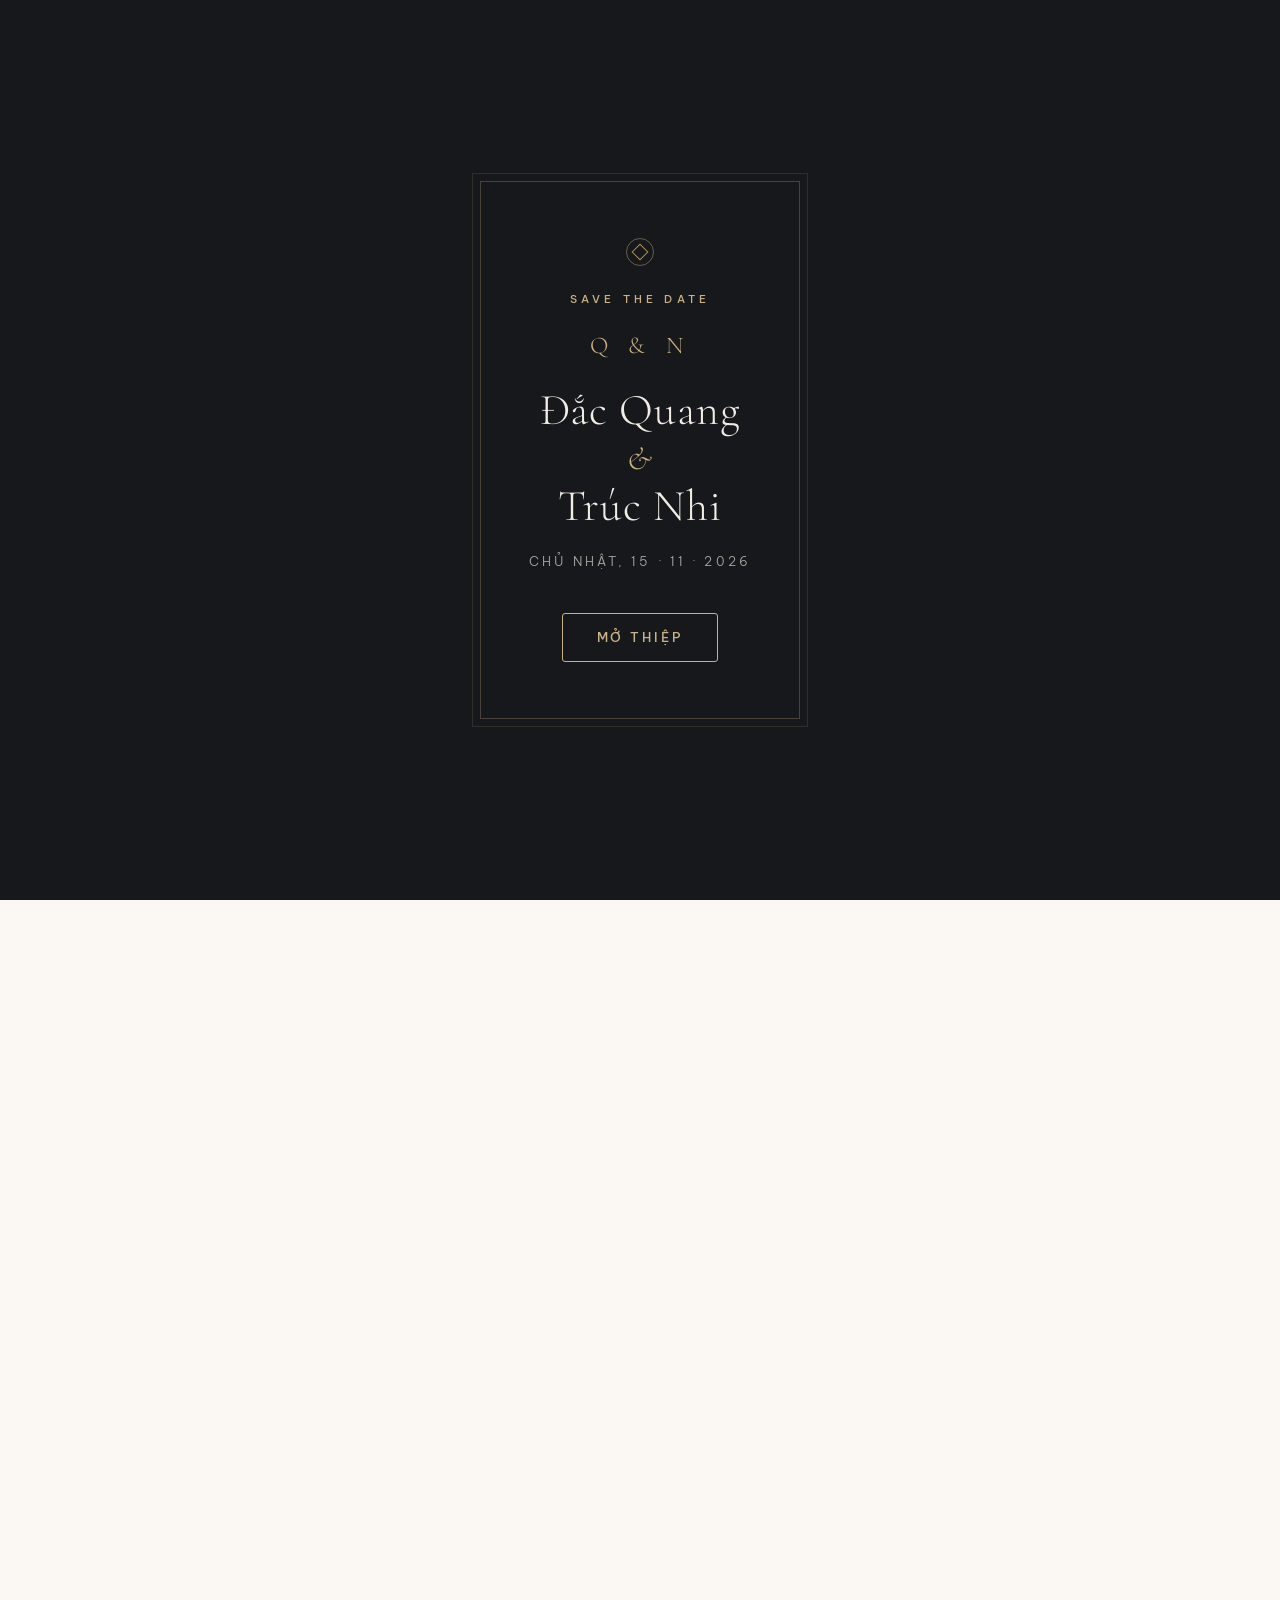
==== index.html @ 2a895d76 "feat: dung thiep cuoi online Dac Quang & Truc Nhi - Cau truc tach file: index.html + tokens.css + st" ====
<!DOCTYPE html>
<html lang="vi">
<head>
<meta charset="utf-8">
<meta name="viewport" content="width=device-width, initial-scale=1, viewport-fit=cover">
<meta name="theme-color" content="#16181C">

<!-- Tiêu đề & ảnh chia sẻ được app.js ghi đè theo CONFIG.site -->
<title>Thiệp mời lễ thành hôn</title>
<meta name="description" content="Thiệp mời lễ thành hôn">
<meta property="og:type" content="website">
<meta property="og:title" content="Thiệp mời lễ thành hôn">
<meta property="og:description" content="Thiệp mời lễ thành hôn">
<meta property="og:image" content="">
<meta property="og:url" content="">
<meta name="twitter:card" content="summary_large_image">

<link rel="icon" href="images/favicon.png">

<!-- Font: Cormorant Garamond (chữ trang trí) + Be Vietnam Pro (chữ đọc)
     Cả hai đều có bộ ký tự tiếng Việt đầy đủ. -->
<link rel="preconnect" href="https://fonts.googleapis.com">
<link rel="preconnect" href="https://fonts.gstatic.com" crossorigin>
<link href="https://fonts.googleapis.com/css2?family=Cormorant+Garamond:ital,wght@0,300;0,400;0,500;0,600;1,300;1,400&family=Be+Vietnam+Pro:wght@300;400;500;600&display=swap" rel="stylesheet">

<link rel="stylesheet" href="assets/css/tokens.css">
<link rel="stylesheet" href="assets/css/styles.css">
</head>

<body>

<!-- ===== MÀN CHÀO: chạm để mở thiệp (đồng thời mở khoá nhạc nền) ===== -->
<div class="envelope" id="envelope" hidden>
  <div class="envelope__inner">
    <div class="ornament ornament--light"></div>
    <p class="eyebrow eyebrow--light" data-bind="hero.eyebrow"></p>
    <p class="envelope__monogram" data-bind="couple.monogram"></p>
    <h1 class="envelope__names">
      <span data-bind="couple.groom.shortName"></span>
      <span class="amp">&amp;</span>
      <span data-bind="couple.bride.shortName"></span>
    </h1>
    <p class="envelope__date" data-bind="hero.dateText"></p>
    <button class="btn btn--gold" id="openCard" type="button">Mở thiệp</button>
  </div>
</div>


<!-- ===== NỘI DUNG THIỆP ===== -->
<main id="card" class="card" aria-hidden="true">

  <!-- 1. Màn mở đầu -------------------------------------------------- -->
  <header class="hero" id="hero">
    <div class="hero__bg" id="heroBg"></div>
    <div class="hero__veil"></div>
    <div class="hero__content">
      <p class="eyebrow eyebrow--light" data-bind="hero.eyebrow"></p>
      <p class="hero__monogram" data-bind="couple.monogram"></p>
      <h1 class="hero__names">
        <span class="hero__name" data-bind="couple.groom.shortName"></span>
        <span class="hero__amp">&amp;</span>
        <span class="hero__name" data-bind="couple.bride.shortName"></span>
      </h1>
      <div class="rule rule--light"><span></span></div>
      <p class="hero__date" data-bind="hero.dateText"></p>
      <p class="hero__lunar" data-bind="hero.lunarText"></p>
    </div>
    <div class="hero__cue"><span data-bind="hero.scrollCue"></span><i></i></div>
  </header>

  <!-- 2. Lời mời ------------------------------------------------------ -->
  <section class="section section--ivory reveal" id="invitation" hidden>
    <div class="wrap wrap--text center">
      <p class="eyebrow" data-bind="invitation.eyebrow"></p>
      <h2 class="h2" data-bind="invitation.title"></h2>
      <div class="rule"><span></span></div>
      <p class="guest-line" id="guestLine" hidden>
        Kính mời <strong id="guestName"></strong>
      </p>
      <p class="lead" data-bind="invitation.body"></p>
    </div>
  </section>

  <!-- 3. Hai họ ------------------------------------------------------- -->
  <section class="section section--tint reveal" id="families">
    <div class="wrap">
      <div class="families" id="familiesGrid"><!-- app.js dựng --></div>
    </div>
  </section>

  <!-- 4. Chương trình -------------------------------------------------- -->
  <section class="section section--ivory reveal" id="events" hidden>
    <div class="wrap center">
      <p class="eyebrow" data-bind="events.eyebrow"></p>
      <h2 class="h2" data-bind="events.title"></h2>
      <div class="rule"><span></span></div>
      <div class="events" id="eventsGrid"><!-- app.js dựng --></div>
    </div>
  </section>

  <!-- 5. Đếm ngược ---------------------------------------------------- -->
  <section class="section section--ink reveal" id="countdown" hidden>
    <div class="wrap center">
      <p class="eyebrow eyebrow--light" data-bind="countdown.title"></p>
      <div class="countdown" id="countdownGrid" role="timer" aria-live="off"></div>
      <p class="countdown__done" id="countdownDone" hidden data-bind="countdown.doneText"></p>
    </div>
  </section>

  <!-- 6. Album -------------------------------------------------------- -->
  <section class="section section--ivory reveal" id="album" hidden>
    <div class="wrap center">
      <p class="eyebrow" data-bind="album.eyebrow"></p>
      <h2 class="h2" data-bind="album.title"></h2>
      <div class="rule"><span></span></div>
      <p class="note" data-bind="album.note"></p>
      <div class="gallery" id="galleryGrid"><!-- app.js dựng --></div>
    </div>
  </section>

  <!-- 7. Xác nhận tham dự --------------------------------------------- -->
  <section class="section section--tint reveal" id="rsvp" hidden>
    <div class="wrap wrap--text center">
      <p class="eyebrow" data-bind="rsvp.eyebrow"></p>
      <h2 class="h2" data-bind="rsvp.title"></h2>
      <div class="rule"><span></span></div>
      <p class="note" data-bind="rsvp.note"></p>

      <form class="form" id="rsvpForm" novalidate>
        <div class="field">
          <label for="rsvpName">Quý danh</label>
          <input id="rsvpName" name="name" type="text" autocomplete="name" required
                 placeholder="Tên của quý vị">
        </div>

        <fieldset class="field">
          <legend>Quý vị có đến dự được không?</legend>
          <div class="choice">
            <label class="choice__item">
              <input type="radio" name="attend" value="Có đến" checked>
              <span>Chúng tôi sẽ đến</span>
            </label>
            <label class="choice__item">
              <input type="radio" name="attend" value="Không đến được">
              <span>Rất tiếc, không đến được</span>
            </label>
          </div>
        </fieldset>

        <div class="field" id="guestsField">
          <label for="rsvpGuests">Số người tham dự</label>
          <input id="rsvpGuests" name="guests" type="number" min="1" max="20" value="1" inputmode="numeric">
        </div>

        <div class="field">
          <label for="rsvpMessage">Lời nhắn (không bắt buộc)</label>
          <textarea id="rsvpMessage" name="message" rows="3"
                    placeholder="Đôi lời gửi tới cô dâu chú rể..."></textarea>
        </div>

        <button class="btn btn--solid" type="submit" id="rsvpSubmit">Gửi xác nhận</button>
        <p class="form__status" id="rsvpStatus" role="status" aria-live="polite"></p>
      </form>
    </div>
  </section>

  <!-- 8. Mừng cưới ---------------------------------------------------- -->
  <section class="section section--ivory reveal" id="gift" hidden>
    <div class="wrap center">
      <p class="eyebrow" data-bind="gift.eyebrow"></p>
      <h2 class="h2" data-bind="gift.title"></h2>
      <div class="rule"><span></span></div>
      <p class="note note--wide" data-bind="gift.note"></p>
      <div class="gift" id="giftGrid"><!-- app.js dựng --></div>
    </div>
  </section>

  <!-- 9. Sổ lưu bút --------------------------------------------------- -->
  <section class="section section--tint reveal" id="guestbook" hidden>
    <div class="wrap wrap--text center">
      <p class="eyebrow" data-bind="guestbook.eyebrow"></p>
      <h2 class="h2" data-bind="guestbook.title"></h2>
      <div class="rule"><span></span></div>
      <p class="note" data-bind="guestbook.note"></p>

      <form class="form" id="wishForm" novalidate>
        <div class="field">
          <label for="wishName">Quý danh</label>
          <input id="wishName" name="name" type="text" autocomplete="name" required
                 placeholder="Tên của quý vị">
        </div>
        <div class="field">
          <label for="wishText">Lời chúc</label>
          <textarea id="wishText" name="message" rows="4" required></textarea>
        </div>
        <button class="btn btn--solid" type="submit" id="wishSubmit">Gửi lời chúc</button>
        <p class="form__status" id="wishStatus" role="status" aria-live="polite"></p>
      </form>
    </div>
  </section>

  <!-- 10. Lời kết ----------------------------------------------------- -->
  <footer class="footer">
    <div class="ornament ornament--light"></div>
    <p class="footer__message" data-bind="footer.message"></p>
    <p class="footer__signature" data-bind="footer.signature"></p>
    <p class="footer__date" data-bind="hero.dateText"></p>
  </footer>

</main>


<!-- ===== Nút nhạc nền (góc màn hình) ===== -->
<button class="music" id="musicBtn" type="button" hidden
        aria-label="Bật / tắt nhạc nền" aria-pressed="false">
  <span class="music__icon" aria-hidden="true"><i></i><i></i><i></i></span>
</button>
<audio id="musicEl" loop preload="none"></audio>


<!-- ===== Khung xem ảnh lớn ===== -->
<div class="lightbox" id="lightbox" hidden role="dialog" aria-modal="true" aria-label="Xem ảnh">
  <button class="lightbox__close" id="lbClose" type="button" aria-label="Đóng">&times;</button>
  <button class="lightbox__nav lightbox__nav--prev" id="lbPrev" type="button" aria-label="Ảnh trước">&#8249;</button>
  <img class="lightbox__img" id="lbImg" alt="">
  <button class="lightbox__nav lightbox__nav--next" id="lbNext" type="button" aria-label="Ảnh sau">&#8250;</button>
  <p class="lightbox__count" id="lbCount"></p>
</div>


<script src="assets/js/config.js"></script>
<script src="assets/js/app.js"></script>
</body>
</html>
---- assets/css/tokens.css ----
/* =====================================================================
   tokens.css — BẢNG MÀU / FONT / KHOẢNG CÁCH
   ---------------------------------------------------------------------
   Đây là "hộp sơn" của cả thiệp. Muốn đổi tông màu toàn trang thì
   CHỈ sửa file này, KHÔNG đụng styles.css.
   ===================================================================== */

:root {
  /* ---- Màu nền ---- */
  --c-ivory:      #FBF8F3;   /* nền chính — trắng ngà ấm */
  --c-ivory-2:    #F4EFE6;   /* nền phụ, dải xen kẽ */
  --c-ink:        #16181C;   /* nền tối sang (hero, footer) */
  --c-ink-soft:   #23262C;

  /* ---- Màu chữ ---- */
  --c-text:       #2A2D33;   /* chữ chính trên nền sáng */
  --c-text-soft:  #6B6F78;   /* chữ phụ, mô tả */
  --c-text-on-dark:      #F2EDE4;
  --c-text-on-dark-soft: #A9A6A0;

  /* ---- Nhấn: vàng champagne ---- */
  --c-gold:       #B08D4F;   /* vàng đậm — chữ nhấn, viền */
  --c-gold-soft:  #CBB183;   /* vàng nhạt — đường kẻ mảnh */
  --c-gold-pale:  #EADFC8;   /* vàng rất nhạt — nền badge */

  /* ---- Đường kẻ ---- */
  --c-line:       #E3DCCF;
  --c-line-dark:  #3A3D44;

  /* ---- Trạng thái ---- */
  --c-ok:         #5B7A5B;
  --c-miss:       #A5715E;

  /* ---- Font ----
     Cormorant Garamond + Be Vietnam Pro: CẢ HAI đều có bộ ký tự tiếng Việt
     đầy đủ (ế ề ễ ữ ợ). ĐỪNG thay bằng font viết tay kiểu Great Vibes —
     font đó không có subset vietnamese, chữ "Đắc" sẽ vỡ dấu. */
  --f-display: 'Cormorant Garamond', 'Times New Roman', Times, serif;
  --f-body:    'Be Vietnam Pro', -apple-system, BlinkMacSystemFont, 'Segoe UI', Roboto, sans-serif;

  /* ---- Cỡ chữ (tự co theo bề ngang màn hình) ---- */
  --fs-hero:   clamp(2.75rem, 9vw, 5.5rem);
  --fs-h2:     clamp(1.75rem, 4.5vw, 2.75rem);
  --fs-h3:     clamp(1.25rem, 3vw, 1.6rem);
  --fs-body:   clamp(0.95rem, 2.2vw, 1.0625rem);
  --fs-small:  0.8125rem;
  --fs-eyebrow:0.6875rem;

  /* ---- Khoảng cách ---- */
  --sp-1: 0.5rem;
  --sp-2: 1rem;
  --sp-3: 1.5rem;
  --sp-4: 2.5rem;
  --sp-5: 4rem;
  --sp-6: 6rem;
  --sp-section: clamp(4rem, 11vw, 7.5rem);

  /* ---- Bề ngang nội dung ---- */
  --w-text:  40rem;    /* đoạn văn — hẹp cho dễ đọc */
  --w-wide:  68rem;    /* lưới ảnh, thẻ */
  --gutter:  clamp(1.25rem, 5vw, 2.5rem);

  /* ---- Bo góc & đổ bóng ---- */
  --r-sm: 3px;
  --r-md: 6px;
  --shadow-soft:  0 1px 2px rgba(26,22,14,.05), 0 8px 28px rgba(26,22,14,.07);
  --shadow-lift:  0 4px 10px rgba(26,22,14,.08), 0 20px 50px rgba(26,22,14,.12);

  /* ---- Chuyển động ---- */
  --ease: cubic-bezier(.22,.61,.36,1);
  --dur:  .7s;
}
---- assets/css/styles.css ----
/* =====================================================================
   styles.css — GIAO DIỆN
   Màu/font/khoảng cách lấy từ tokens.css. Đổi tông màu thì sửa tokens.css.
   ===================================================================== */

/* ---------- Nền tảng ---------- */
*, *::before, *::after { box-sizing: border-box; }

html { scroll-behavior: smooth; -webkit-text-size-adjust: 100%; }

body {
  margin: 0;
  background: var(--c-ivory);
  color: var(--c-text);
  font-family: var(--f-body);
  font-size: var(--fs-body);
  font-weight: 300;
  line-height: 1.75;
  overflow-x: hidden;
}

img { max-width: 100%; display: block; }

/* BẮT BUỘC phải có: các khối bên dưới đặt display:grid/flex, mà luật đó
   MẠNH HƠN thuộc tính hidden của HTML. Thiếu dòng này thì khung xem ảnh lớn
   sẽ đè lên cả trang, và mục nào để show:false vẫn cứ hiện ra. */
[hidden] { display: none !important; }

button { font: inherit; cursor: pointer; }

/* Khoá cuộn khi màn chào còn mở / đang xem ảnh lớn */
body.is-locked { overflow: hidden; }


/* =====================================================================
   THÀNH PHẦN DÙNG CHUNG
   ===================================================================== */

.wrap {
  width: 100%;
  max-width: var(--w-wide);
  margin-inline: auto;
  padding-inline: var(--gutter);
}
.wrap--text { max-width: var(--w-text); }
.center { text-align: center; }

.section { padding-block: var(--sp-section); }
.section--ivory { background: var(--c-ivory); }
.section--tint  { background: var(--c-ivory-2); }
.section--ink   { background: var(--c-ink); color: var(--c-text-on-dark); }

/* Dòng chữ nhỏ in hoa phía trên tiêu đề */
.eyebrow {
  margin: 0 0 var(--sp-2);
  font-size: var(--fs-eyebrow);
  font-weight: 500;
  letter-spacing: .38em;
  text-transform: uppercase;
  color: var(--c-gold);
}
.eyebrow--light { color: var(--c-gold-soft); }

.h2 {
  margin: 0;
  font-family: var(--f-display);
  font-size: var(--fs-h2);
  font-weight: 400;
  line-height: 1.15;
  letter-spacing: .01em;
}

.lead {
  margin: 0;
  font-family: var(--f-display);
  font-size: clamp(1.0625rem, 2.6vw, 1.375rem);
  font-style: italic;
  font-weight: 300;
  line-height: 1.85;
  color: var(--c-text-soft);
}

.note {
  margin: 0 auto var(--sp-4);
  max-width: 34rem;
  font-size: var(--fs-small);
  line-height: 1.8;
  color: var(--c-text-soft);
}
.note--wide { max-width: 42rem; }

/* Đường kẻ mảnh có viên kim cương ở giữa */
.rule {
  display: flex;
  align-items: center;
  justify-content: center;
  gap: var(--sp-2);
  margin-block: var(--sp-3) var(--sp-3);
}
.rule::before, .rule::after {
  content: "";
  width: min(4.5rem, 16vw);
  height: 1px;
  background: linear-gradient(90deg, transparent, var(--c-gold-soft));
}
.rule::after { transform: rotate(180deg); }
.rule span {
  width: 6px; height: 6px;
  border: 1px solid var(--c-gold);
  transform: rotate(45deg);
}
.rule--light::before, .rule--light::after {
  background: linear-gradient(90deg, transparent, rgba(203,177,131,.75));
}
.rule--light span { border-color: var(--c-gold-soft); }

/* Hoa văn nhỏ trang trí */
.ornament {
  width: 28px; height: 28px;
  margin: 0 auto var(--sp-3);
  border: 1px solid var(--c-gold-soft);
  border-radius: 50%;
  position: relative;
}
.ornament::after {
  content: "";
  position: absolute; inset: 7px;
  border: 1px solid var(--c-gold);
  transform: rotate(45deg);
}
.ornament--light { border-color: rgba(203,177,131,.45); }

/* ---------- Nút ---------- */
.btn {
  display: inline-block;
  padding: .95em 2.6em;
  border: 1px solid var(--c-gold);
  border-radius: var(--r-sm);
  background: transparent;
  color: var(--c-gold);
  font-size: var(--fs-small);
  font-weight: 500;
  letter-spacing: .22em;
  text-transform: uppercase;
  text-decoration: none;
  transition: background .35s var(--ease), color .35s var(--ease), transform .25s var(--ease);
}
.btn:hover { background: var(--c-gold); color: var(--c-ivory); }
.btn:active { transform: translateY(1px); }
.btn--gold { border-color: var(--c-gold-soft); color: var(--c-gold-soft); }
.btn--gold:hover { background: var(--c-gold-soft); color: var(--c-ink); }
.btn--solid { background: var(--c-ink); border-color: var(--c-ink); color: var(--c-text-on-dark); }
.btn--solid:hover { background: var(--c-gold); border-color: var(--c-gold); color: #fff; }
.btn[disabled] { opacity: .5; pointer-events: none; }

/* ---------- Hiệu ứng hiện dần khi cuộn tới ---------- */
.reveal > * { opacity: 0; transform: translateY(26px); }
.reveal.is-in > * {
  opacity: 1; transform: none;
  transition: opacity var(--dur) var(--ease), transform var(--dur) var(--ease);
}


/* =====================================================================
   MÀN CHÀO — chạm để mở thiệp
   ===================================================================== */
.envelope {
  position: fixed; inset: 0; z-index: 90;
  display: grid; place-items: center;
  padding: var(--gutter);
  background: var(--c-ink);
  color: var(--c-text-on-dark);
  text-align: center;
  transition: opacity .9s var(--ease), visibility .9s;
}
.envelope.is-open { opacity: 0; visibility: hidden; }

.envelope__inner {
  max-width: 30rem;
  padding: clamp(2rem, 8vw, 3.5rem) clamp(1.5rem, 7vw, 3rem);
  border: 1px solid rgba(203,177,131,.28);
  outline: 1px solid rgba(203,177,131,.14);
  outline-offset: 7px;
}
.envelope__monogram {
  margin: 0 0 var(--sp-2);
  font-family: var(--f-display);
  font-size: 1.5rem;
  letter-spacing: .3em;
  color: var(--c-gold-soft);
}
.envelope__names {
  margin: 0 0 var(--sp-2);
  font-family: var(--f-display);
  font-size: clamp(2rem, 8vw, 2.75rem);
  font-weight: 300;
  line-height: 1.25;
  letter-spacing: .02em;
}
.envelope__names .amp {
  display: block;
  font-style: italic;
  font-size: .75em;
  color: var(--c-gold-soft);
}
.envelope__date {
  margin: 0 0 var(--sp-4);
  font-size: var(--fs-small);
  letter-spacing: .24em;
  text-transform: uppercase;
  color: var(--c-text-on-dark-soft);
}


/* =====================================================================
   MÀN MỞ ĐẦU
   ===================================================================== */
.card { opacity: 0; transition: opacity 1s var(--ease); }
.card.is-shown { opacity: 1; }

.hero {
  position: relative;
  min-height: 100svh;
  display: grid;
  place-items: center;
  padding: var(--sp-6) var(--gutter);
  background: var(--c-ink);
  color: var(--c-text-on-dark);
  text-align: center;
  overflow: hidden;
}
.hero__bg {
  position: absolute; inset: 0;
  background-size: cover;
  background-position: center;
  transform: scale(1.06);
  animation: heroDrift 24s var(--ease) forwards;
}
@keyframes heroDrift { to { transform: scale(1); } }

/* Lớp phủ tối để chữ luôn đọc được dù ảnh nền sáng hay tối */
.hero__veil {
  position: absolute; inset: 0;
  background:
    linear-gradient(180deg, rgba(10,11,14,.55) 0%, rgba(10,11,14,.35) 45%, rgba(10,11,14,.75) 100%);
}

.hero__content {
  position: relative;
  max-width: 38rem;
  padding: clamp(2.5rem, 9vw, 4.5rem) clamp(1.5rem, 7vw, 3.5rem);
  border: 1px solid rgba(203,177,131,.3);
  outline: 1px solid rgba(203,177,131,.15);
  outline-offset: 9px;
  backdrop-filter: blur(1.5px);
}
.hero__monogram {
  margin: 0 0 var(--sp-3);
  font-family: var(--f-display);
  font-size: 1.375rem;
  letter-spacing: .32em;
  color: var(--c-gold-soft);
}
.hero__names {
  margin: 0;
  font-family: var(--f-display);
  font-size: var(--fs-hero);
  font-weight: 300;
  line-height: 1.08;
  letter-spacing: .015em;
}
.hero__amp {
  display: block;
  margin-block: .08em;
  font-size: .42em;
  font-style: italic;
  color: var(--c-gold-soft);
}
.hero__date {
  margin: 0;
  font-size: clamp(.8125rem, 2.4vw, .9375rem);
  font-weight: 400;
  letter-spacing: .26em;
  text-transform: uppercase;
}
.hero__lunar {
  margin: var(--sp-1) 0 0;
  font-family: var(--f-display);
  font-style: italic;
  font-size: .9375rem;
  color: var(--c-text-on-dark-soft);
}

.hero__cue {
  position: absolute;
  bottom: clamp(1.5rem, 5vw, 2.5rem);
  left: 50%; transform: translateX(-50%);
  display: grid; justify-items: center; gap: .6rem;
  font-size: .625rem;
  letter-spacing: .3em;
  text-transform: uppercase;
  color: var(--c-text-on-dark-soft);
}
.hero__cue i {
  width: 1px; height: 38px;
  background: linear-gradient(180deg, var(--c-gold-soft), transparent);
  animation: cueDrop 2.2s var(--ease) infinite;
}
@keyframes cueDrop { 0%,100%{opacity:.35;transform:scaleY(.6)} 50%{opacity:1;transform:scaleY(1)} }


/* =====================================================================
   LỜI MỜI
   ===================================================================== */
.guest-line {
  margin: 0 0 var(--sp-3);
  font-size: var(--fs-small);
  letter-spacing: .1em;
  color: var(--c-text-soft);
}
.guest-line strong {
  display: block;
  margin-top: .35rem;
  font-family: var(--f-display);
  font-size: clamp(1.375rem, 4vw, 1.875rem);
  font-weight: 500;
  letter-spacing: .02em;
  color: var(--c-text);
}


/* =====================================================================
   HAI HỌ
   ===================================================================== */
.families {
  display: grid;
  grid-template-columns: 1fr auto 1fr;
  gap: clamp(1.5rem, 5vw, 3.5rem);
  align-items: start;
  text-align: center;
}
.families__divider {
  align-self: stretch;
  width: 1px;
  background: linear-gradient(180deg, transparent, var(--c-line) 20%, var(--c-line) 80%, transparent);
}
.family__photo {
  width: clamp(7rem, 22vw, 10.5rem);
  aspect-ratio: 1;
  margin: 0 auto var(--sp-3);
  border-radius: 50%;
  object-fit: cover;
  border: 1px solid var(--c-gold-soft);
  padding: 5px;
  background: var(--c-ivory);
}
.family__role {
  margin: 0 0 .35rem;
  font-size: var(--fs-eyebrow);
  letter-spacing: .3em;
  text-transform: uppercase;
  color: var(--c-gold);
}
.family__name {
  margin: 0 0 var(--sp-2);
  font-family: var(--f-display);
  font-size: var(--fs-h3);
  font-weight: 500;
  line-height: 1.3;
}
.family__parents {
  margin: 0;
  font-size: var(--fs-small);
  line-height: 2;
  color: var(--c-text-soft);
}
.family__parents span { display: block; }
.family__address {
  margin: var(--sp-1) 0 0;
  font-size: var(--fs-small);
  font-style: italic;
  color: var(--c-text-soft);
}

@media (max-width: 40rem) {
  .families { grid-template-columns: 1fr; }
  .families__divider {
    width: min(60%, 12rem); height: 1px; justify-self: center;
    background: linear-gradient(90deg, transparent, var(--c-line), transparent);
  }
}


/* =====================================================================
   CHƯƠNG TRÌNH
   ===================================================================== */
.events {
  display: grid;
  grid-template-columns: repeat(auto-fit, minmax(16rem, 1fr));
  gap: clamp(1rem, 3vw, 1.75rem);
  margin-top: var(--sp-4);
  text-align: center;
}
.event {
  display: flex;
  flex-direction: column;
  padding: clamp(1.75rem, 5vw, 2.5rem) clamp(1.25rem, 4vw, 1.75rem);
  background: #fff;
  border: 1px solid var(--c-line);
  border-top: 2px solid var(--c-gold-soft);
  box-shadow: var(--shadow-soft);
  transition: transform .4s var(--ease), box-shadow .4s var(--ease);
}
.event:hover { transform: translateY(-4px); box-shadow: var(--shadow-lift); }

.event__side {
  margin: 0 0 .5rem;
  font-size: var(--fs-eyebrow);
  letter-spacing: .3em;
  text-transform: uppercase;
  color: var(--c-gold);
}
.event__name {
  margin: 0 0 var(--sp-2);
  font-family: var(--f-display);
  font-size: var(--fs-h3);
  font-weight: 500;
}
.event__time {
  margin: 0;
  font-family: var(--f-display);
  font-size: clamp(2rem, 6vw, 2.75rem);
  font-weight: 300;
  line-height: 1;
  color: var(--c-text);
}
.event__date {
  margin: .5rem 0 var(--sp-3);
  font-size: var(--fs-small);
  letter-spacing: .14em;
  color: var(--c-text-soft);
}
.event__venue {
  margin: 0 0 .25rem;
  font-weight: 500;
}
.event__address {
  margin: 0 0 var(--sp-3);
  font-size: var(--fs-small);
  line-height: 1.7;
  color: var(--c-text-soft);
}
.event__map { margin-top: auto; }
.event__map .btn { padding: .7em 1.8em; font-size: .6875rem; }


/* =====================================================================
   ĐẾM NGƯỢC
   ===================================================================== */
.countdown {
  display: grid;
  grid-template-columns: repeat(4, 1fr);
  gap: clamp(.5rem, 3vw, 2rem);
  max-width: 34rem;
  margin: var(--sp-4) auto 0;
}
.cd {
  padding-block: var(--sp-2);
  border-left: 1px solid var(--c-line-dark);
}
.cd:first-child { border-left: 0; }
.cd__num {
  display: block;
  font-family: var(--f-display);
  font-size: clamp(2rem, 8vw, 3.25rem);
  font-weight: 300;
  line-height: 1;
  font-variant-numeric: tabular-nums;
  color: var(--c-gold-soft);
}
.cd__label {
  display: block;
  margin-top: .6rem;
  font-size: .625rem;
  letter-spacing: .26em;
  text-transform: uppercase;
  color: var(--c-text-on-dark-soft);
}
.countdown__done {
  margin: var(--sp-3) 0 0;
  font-family: var(--f-display);
  font-style: italic;
  font-size: var(--fs-h3);
  color: var(--c-gold-soft);
}


/* =====================================================================
   ALBUM
   ===================================================================== */
.gallery {
  display: grid;
  grid-template-columns: repeat(auto-fit, minmax(13rem, 1fr));
  grid-auto-rows: 13rem;
  gap: clamp(.5rem, 1.5vw, .875rem);
  margin-top: var(--sp-3);
}
.photo {
  position: relative;
  overflow: hidden;
  padding: 0; border: 0;
  background: var(--c-ivory-2);
}
.photo--tall { grid-row: span 2; }
.photo--wide { grid-column: span 2; }
.photo img {
  width: 100%; height: 100%;
  object-fit: cover;
  transition: transform .8s var(--ease), filter .5s var(--ease);
}
.photo:hover img { transform: scale(1.06); filter: brightness(1.04); }
.photo::after {
  content: "";
  position: absolute; inset: 8px;
  border: 1px solid rgba(255,255,255,.5);
  opacity: 0;
  transition: opacity .4s var(--ease);
  pointer-events: none;
}
.photo:hover::after { opacity: 1; }

@media (max-width: 34rem) {
  .gallery { grid-template-columns: repeat(2, 1fr); grid-auto-rows: 9.5rem; }
  .photo--wide { grid-column: span 2; }
}


/* =====================================================================
   FORM (xác nhận + lưu bút)
   ===================================================================== */
.form {
  margin-top: var(--sp-4);
  text-align: left;
}
.field { margin-bottom: var(--sp-3); border: 0; padding: 0; }

.field label, .field legend {
  display: block;
  margin-bottom: .5rem;
  padding: 0;
  font-size: var(--fs-eyebrow);
  font-weight: 500;
  letter-spacing: .18em;
  text-transform: uppercase;
  color: var(--c-text-soft);
}

.field input[type="text"],
.field input[type="number"],
.field textarea {
  width: 100%;
  padding: .85em 1em;
  border: 1px solid var(--c-line);
  border-radius: var(--r-sm);
  background: #fff;
  color: var(--c-text);
  font-family: inherit;
  font-size: var(--fs-body);
  transition: border-color .3s var(--ease), box-shadow .3s var(--ease);
}
.field textarea { resize: vertical; line-height: 1.7; }
.field input:focus, .field textarea:focus {
  outline: 0;
  border-color: var(--c-gold);
  box-shadow: 0 0 0 3px rgba(176,141,79,.12);
}
.field input.is-error, .field textarea.is-error { border-color: var(--c-miss); }

.choice { display: grid; gap: .5rem; }
.choice__item {
  display: flex; align-items: center; gap: .75rem;
  padding: .8em 1em;
  border: 1px solid var(--c-line);
  border-radius: var(--r-sm);
  background: #fff;
  cursor: pointer;
  transition: border-color .3s var(--ease), background .3s var(--ease);
}
.choice__item span {
  font-size: var(--fs-body);
  letter-spacing: 0;
  text-transform: none;
  color: var(--c-text);
}
.choice__item input { accent-color: var(--c-gold); width: 1.05rem; height: 1.05rem; }
.choice__item:has(input:checked) { border-color: var(--c-gold); background: #fff; }

.form > .btn { width: 100%; margin-top: var(--sp-1); }

.form__status {
  margin: var(--sp-2) 0 0;
  min-height: 1.5em;
  font-size: var(--fs-small);
  text-align: center;
}
.form__status.is-ok   { color: var(--c-ok); }
.form__status.is-err  { color: var(--c-miss); }

/* Khi đã gửi xong: thay form bằng lời cảm ơn */
.thanks {
  margin-top: var(--sp-4);
  padding: var(--sp-4) var(--sp-3);
  border: 1px solid var(--c-gold-soft);
  background: #fff;
  font-family: var(--f-display);
  font-style: italic;
  font-size: var(--fs-h3);
  line-height: 1.7;
  color: var(--c-text);
}


/* =====================================================================
   MỪNG CƯỚI
   ===================================================================== */
.gift {
  display: grid;
  grid-template-columns: repeat(auto-fit, minmax(15rem, 1fr));
  gap: clamp(1rem, 3vw, 2rem);
  max-width: 44rem;
  margin: var(--sp-3) auto 0;
}
.gift__card {
  padding: clamp(1.5rem, 5vw, 2.25rem);
  background: #fff;
  border: 1px solid var(--c-line);
  box-shadow: var(--shadow-soft);
}
.gift__side {
  margin: 0 0 var(--sp-2);
  font-size: var(--fs-eyebrow);
  letter-spacing: .3em;
  text-transform: uppercase;
  color: var(--c-gold);
}
.gift__qr {
  width: min(11rem, 60%);
  aspect-ratio: 1;
  margin: 0 auto var(--sp-2);
  object-fit: contain;
  padding: 8px;
  border: 1px solid var(--c-line);
  background: #fff;
}
.gift__owner { margin: 0; font-weight: 500; letter-spacing: .04em; }
.gift__bank  { margin: .2rem 0 .6rem; font-size: var(--fs-small); color: var(--c-text-soft); }

.gift__number {
  display: inline-flex; align-items: center; gap: .6rem;
  padding: .55em 1em;
  border: 1px dashed var(--c-gold-soft);
  border-radius: var(--r-sm);
  background: var(--c-ivory);
  color: var(--c-text);
  font-family: var(--f-body);
  font-size: var(--fs-body);
  font-variant-numeric: tabular-nums;
  letter-spacing: .06em;
  transition: background .3s var(--ease), border-color .3s var(--ease);
}
.gift__number:hover { background: var(--c-gold-pale); border-color: var(--c-gold); }
.gift__number small {
  font-size: .625rem;
  letter-spacing: .16em;
  text-transform: uppercase;
  color: var(--c-gold);
}


/* =====================================================================
   LỜI KẾT
   ===================================================================== */
.footer {
  padding: var(--sp-6) var(--gutter) var(--sp-5);
  background: var(--c-ink);
  color: var(--c-text-on-dark);
  text-align: center;
}
.footer__message {
  margin: 0 0 var(--sp-2);
  font-size: var(--fs-small);
  letter-spacing: .2em;
  text-transform: uppercase;
  color: var(--c-text-on-dark-soft);
}
.footer__signature {
  margin: 0;
  font-family: var(--f-display);
  font-size: clamp(1.75rem, 6vw, 2.5rem);
  font-weight: 300;
  color: var(--c-gold-soft);
}
.footer__date {
  margin: var(--sp-2) 0 0;
  font-size: var(--fs-eyebrow);
  letter-spacing: .28em;
  text-transform: uppercase;
  color: var(--c-text-on-dark-soft);
}


/* =====================================================================
   NÚT NHẠC
   ===================================================================== */
.music {
  position: fixed;
  right: clamp(1rem, 4vw, 1.75rem);
  bottom: clamp(1rem, 4vw, 1.75rem);
  z-index: 60;
  width: 46px; height: 46px;
  display: grid; place-items: center;
  border: 1px solid var(--c-gold-soft);
  border-radius: 50%;
  background: rgba(22,24,28,.82);
  backdrop-filter: blur(6px);
  transition: transform .3s var(--ease), background .3s var(--ease);
}
.music:hover { transform: scale(1.06); }
.music__icon { display: flex; align-items: flex-end; gap: 3px; height: 16px; }
.music__icon i {
  width: 2px; height: 5px;
  background: var(--c-gold-soft);
  transition: height .3s var(--ease);
}
.music[aria-pressed="true"] .music__icon i { animation: bar .9s var(--ease) infinite; }
.music[aria-pressed="true"] .music__icon i:nth-child(2) { animation-delay: .18s; }
.music[aria-pressed="true"] .music__icon i:nth-child(3) { animation-delay: .36s; }
@keyframes bar { 0%,100%{height:5px} 50%{height:15px} }


/* =====================================================================
   XEM ẢNH LỚN
   ===================================================================== */
.lightbox {
  position: fixed; inset: 0; z-index: 100;
  display: grid;
  grid-template-columns: auto 1fr auto;
  align-items: center;
  gap: clamp(.25rem, 2vw, 1rem);
  padding: clamp(2.75rem, 8vw, 4rem) clamp(.5rem, 3vw, 2rem);
  background: rgba(12,13,16,.95);
  backdrop-filter: blur(4px);
}
.lightbox__img {
  grid-column: 2;
  max-width: 100%;
  max-height: 82svh;
  margin-inline: auto;
  object-fit: contain;
  box-shadow: 0 30px 80px rgba(0,0,0,.5);
}
.lightbox__nav, .lightbox__close {
  border: 0; background: transparent;
  color: var(--c-text-on-dark);
  line-height: 1;
  transition: color .3s var(--ease), transform .3s var(--ease);
}
.lightbox__nav { font-size: 2.75rem; padding: .25em .4em; }
.lightbox__nav:hover { color: var(--c-gold-soft); transform: scale(1.15); }
.lightbox__close {
  position: absolute; top: clamp(.5rem,3vw,1.25rem); right: clamp(.5rem,3vw,1.25rem);
  font-size: 2.25rem; padding: .1em .35em;
}
.lightbox__close:hover { color: var(--c-gold-soft); }
.lightbox__count {
  position: absolute; bottom: clamp(.75rem,3vw,1.5rem); left: 0; right: 0;
  margin: 0; text-align: center;
  font-size: var(--fs-small);
  letter-spacing: .2em;
  color: var(--c-text-on-dark-soft);
  font-variant-numeric: tabular-nums;
}


/* =====================================================================
   IN GIẤY — khách bấm Ctrl+P thì ra bản gọn, không nền tối
   ===================================================================== */
@media print {
  .envelope, .music, .lightbox, .hero__cue, .form, .btn { display: none !important; }
  body, .section--ink, .footer { background: #fff !important; color: #000 !important; }
  .card { opacity: 1 !important; }
  .reveal > * { opacity: 1 !important; transform: none !important; }
  .hero { min-height: auto; padding-block: 2rem; }
  .hero__veil, .hero__bg { display: none; }
  .hero__content { border-color: #999; color: #000; }
  .hero__names, .hero__monogram, .hero__amp { color: #000; }
}


/* =====================================================================
   TÔN TRỌNG CÀI ĐẶT GIẢM CHUYỂN ĐỘNG CỦA MÁY KHÁCH
   ===================================================================== */
@media (prefers-reduced-motion: reduce) {
  html { scroll-behavior: auto; }
  *, *::before, *::after {
    animation-duration: .01ms !important;
    animation-iteration-count: 1 !important;
    transition-duration: .01ms !important;
  }
  .reveal > * { opacity: 1; transform: none; }
}
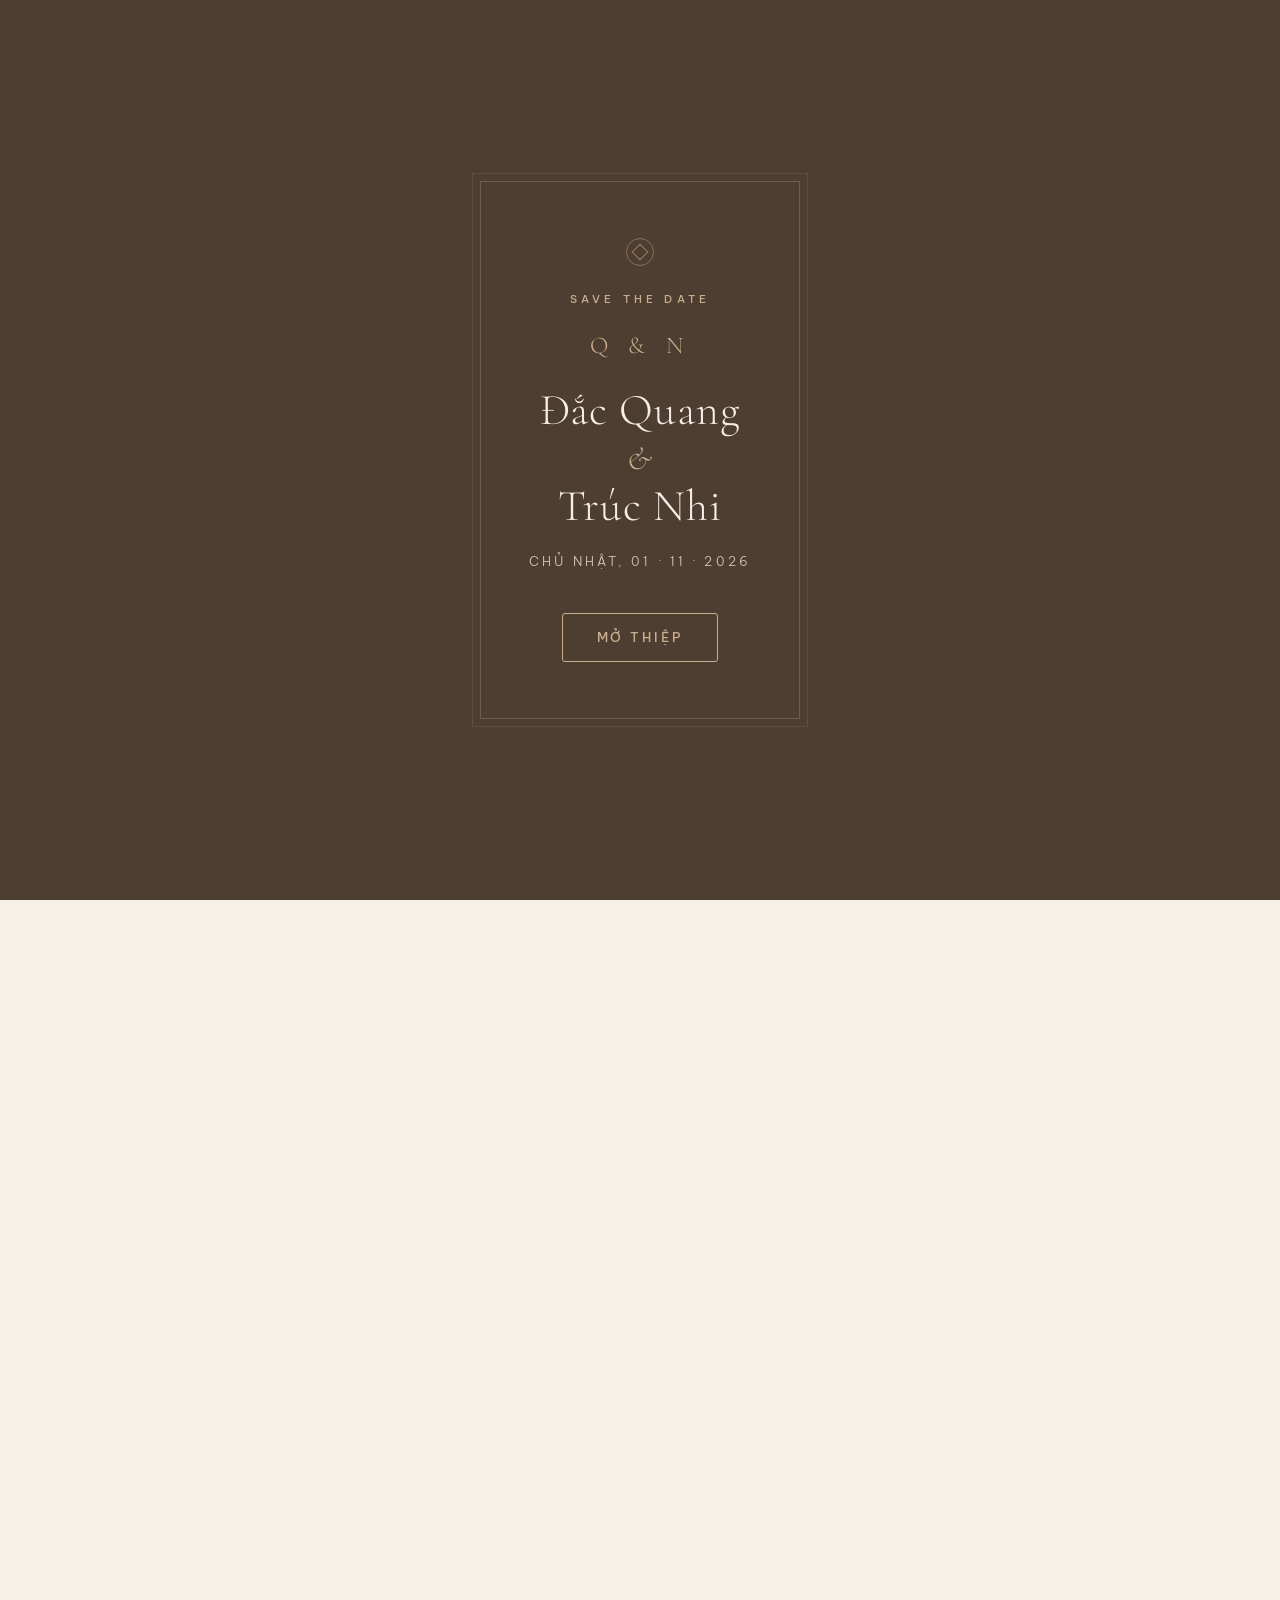
==== commit 4e9c7e26: "feat: album 10 anh cuoi + anh hero/co dau/chu re, doi tone mau sang be Co-Authored-By: Claude Opus 5" ====
--- a/index.html
+++ b/index.html
@@ -3,7 +3,7 @@
 <head>
 <meta charset="utf-8">
 <meta name="viewport" content="width=device-width, initial-scale=1, viewport-fit=cover">
-<meta name="theme-color" content="#16181C">
+<meta name="theme-color" content="#4E3D31">
 
 <!-- Tiêu đề & ảnh chia sẻ được app.js ghi đè theo CONFIG.site -->
 <title>Thiệp mời lễ thành hôn</title>
--- a/assets/css/tokens.css
+++ b/assets/css/tokens.css
@@ -7,25 +7,25 @@
 
 :root {
   /* ---- Màu nền ---- */
-  --c-ivory:      #FBF8F3;   /* nền chính — trắng ngà ấm */
-  --c-ivory-2:    #F4EFE6;   /* nền phụ, dải xen kẽ */
-  --c-ink:        #16181C;   /* nền tối sang (hero, footer) */
-  --c-ink-soft:   #23262C;
+  --c-ivory:      #F6F0E7;   /* nền chính — be kem */
+  --c-ivory-2:    #EDE3D4;   /* nền phụ — be đậm hơn, dải xen kẽ */
+  --c-ink:        #4E3D31;   /* nền đậm — nâu mocha (hero, footer) */
+  --c-ink-soft:   #5E4B3D;
 
   /* ---- Màu chữ ---- */
-  --c-text:       #2A2D33;   /* chữ chính trên nền sáng */
-  --c-text-soft:  #6B6F78;   /* chữ phụ, mô tả */
-  --c-text-on-dark:      #F2EDE4;
-  --c-text-on-dark-soft: #A9A6A0;
+  --c-text:       #3E3128;   /* chữ chính — nâu cà phê đậm */
+  --c-text-soft:  #7F6D5F;   /* chữ phụ — nâu xám ấm */
+  --c-text-on-dark:      #F6EEE3;
+  --c-text-on-dark-soft: #D2C3B1;
 
-  /* ---- Nhấn: vàng champagne ---- */
-  --c-gold:       #B08D4F;   /* vàng đậm — chữ nhấn, viền */
-  --c-gold-soft:  #CBB183;   /* vàng nhạt — đường kẻ mảnh */
-  --c-gold-pale:  #EADFC8;   /* vàng rất nhạt — nền badge */
+  /* ---- Nhấn: be đồng (camel) ---- */
+  --c-gold:       #A07E5A;   /* be đồng — chữ nhấn, viền */
+  --c-gold-soft:  #C8AE8E;   /* be sữa — đường kẻ mảnh */
+  --c-gold-pale:  #E7DAC7;   /* be rất nhạt — nền badge */
 
   /* ---- Đường kẻ ---- */
-  --c-line:       #E3DCCF;
-  --c-line-dark:  #3A3D44;
+  --c-line:       #DDCFBC;
+  --c-line-dark:  #6B5646;
 
   /* ---- Trạng thái ---- */
   --c-ok:         #5B7A5B;
--- a/assets/css/styles.css
+++ b/assets/css/styles.css
@@ -110,7 +110,7 @@
   transform: rotate(45deg);
 }
 .rule--light::before, .rule--light::after {
-  background: linear-gradient(90deg, transparent, rgba(203,177,131,.75));
+  background: linear-gradient(90deg, transparent, rgba(200,174,142,.75));
 }
 .rule--light span { border-color: var(--c-gold-soft); }
 
@@ -128,7 +128,7 @@
   border: 1px solid var(--c-gold);
   transform: rotate(45deg);
 }
-.ornament--light { border-color: rgba(203,177,131,.45); }
+.ornament--light { border-color: rgba(200,174,142,.45); }
 
 /* ---------- Nút ---------- */
 .btn {
@@ -178,8 +178,8 @@
 .envelope__inner {
   max-width: 30rem;
   padding: clamp(2rem, 8vw, 3.5rem) clamp(1.5rem, 7vw, 3rem);
-  border: 1px solid rgba(203,177,131,.28);
-  outline: 1px solid rgba(203,177,131,.14);
+  border: 1px solid rgba(200,174,142,.28);
+  outline: 1px solid rgba(200,174,142,.14);
   outline-offset: 7px;
 }
 .envelope__monogram {
@@ -242,15 +242,15 @@
 .hero__veil {
   position: absolute; inset: 0;
   background:
-    linear-gradient(180deg, rgba(10,11,14,.55) 0%, rgba(10,11,14,.35) 45%, rgba(10,11,14,.75) 100%);
+    linear-gradient(180deg, rgba(52,39,30,.50) 0%, rgba(52,39,30,.28) 45%, rgba(52,39,30,.72) 100%);
 }
 
 .hero__content {
   position: relative;
   max-width: 38rem;
   padding: clamp(2.5rem, 9vw, 4.5rem) clamp(1.5rem, 7vw, 3.5rem);
-  border: 1px solid rgba(203,177,131,.3);
-  outline: 1px solid rgba(203,177,131,.15);
+  border: 1px solid rgba(200,174,142,.3);
+  outline: 1px solid rgba(200,174,142,.15);
   outline-offset: 9px;
   backdrop-filter: blur(1.5px);
 }
@@ -502,6 +502,7 @@
   display: grid;
   grid-template-columns: repeat(auto-fit, minmax(13rem, 1fr));
   grid-auto-rows: 13rem;
+  grid-auto-flow: dense;   /* tự lấp ô trống khi trộn ảnh cao/rộng */
   gap: clamp(.5rem, 1.5vw, .875rem);
   margin-top: var(--sp-3);
 }
@@ -516,6 +517,7 @@
 .photo img {
   width: 100%; height: 100%;
   object-fit: cover;
+  object-position: center 25%;   /* ảnh dọc cắt ô vuông: giữ phần mặt, đừng cắt đầu */
   transition: transform .8s var(--ease), filter .5s var(--ease);
 }
 .photo:hover img { transform: scale(1.06); filter: brightness(1.04); }
@@ -572,7 +574,7 @@
 .field input:focus, .field textarea:focus {
   outline: 0;
   border-color: var(--c-gold);
-  box-shadow: 0 0 0 3px rgba(176,141,79,.12);
+  box-shadow: 0 0 0 3px rgba(160,126,90,.14);
 }
 .field input.is-error, .field textarea.is-error { border-color: var(--c-miss); }
 
@@ -721,7 +723,7 @@
   display: grid; place-items: center;
   border: 1px solid var(--c-gold-soft);
   border-radius: 50%;
-  background: rgba(22,24,28,.82);
+  background: rgba(52,39,30,.82);
   backdrop-filter: blur(6px);
   transition: transform .3s var(--ease), background .3s var(--ease);
 }
@@ -748,7 +750,7 @@
   align-items: center;
   gap: clamp(.25rem, 2vw, 1rem);
   padding: clamp(2.75rem, 8vw, 4rem) clamp(.5rem, 3vw, 2rem);
-  background: rgba(12,13,16,.95);
+  background: rgba(40,30,23,.95);
   backdrop-filter: blur(4px);
 }
 .lightbox__img {
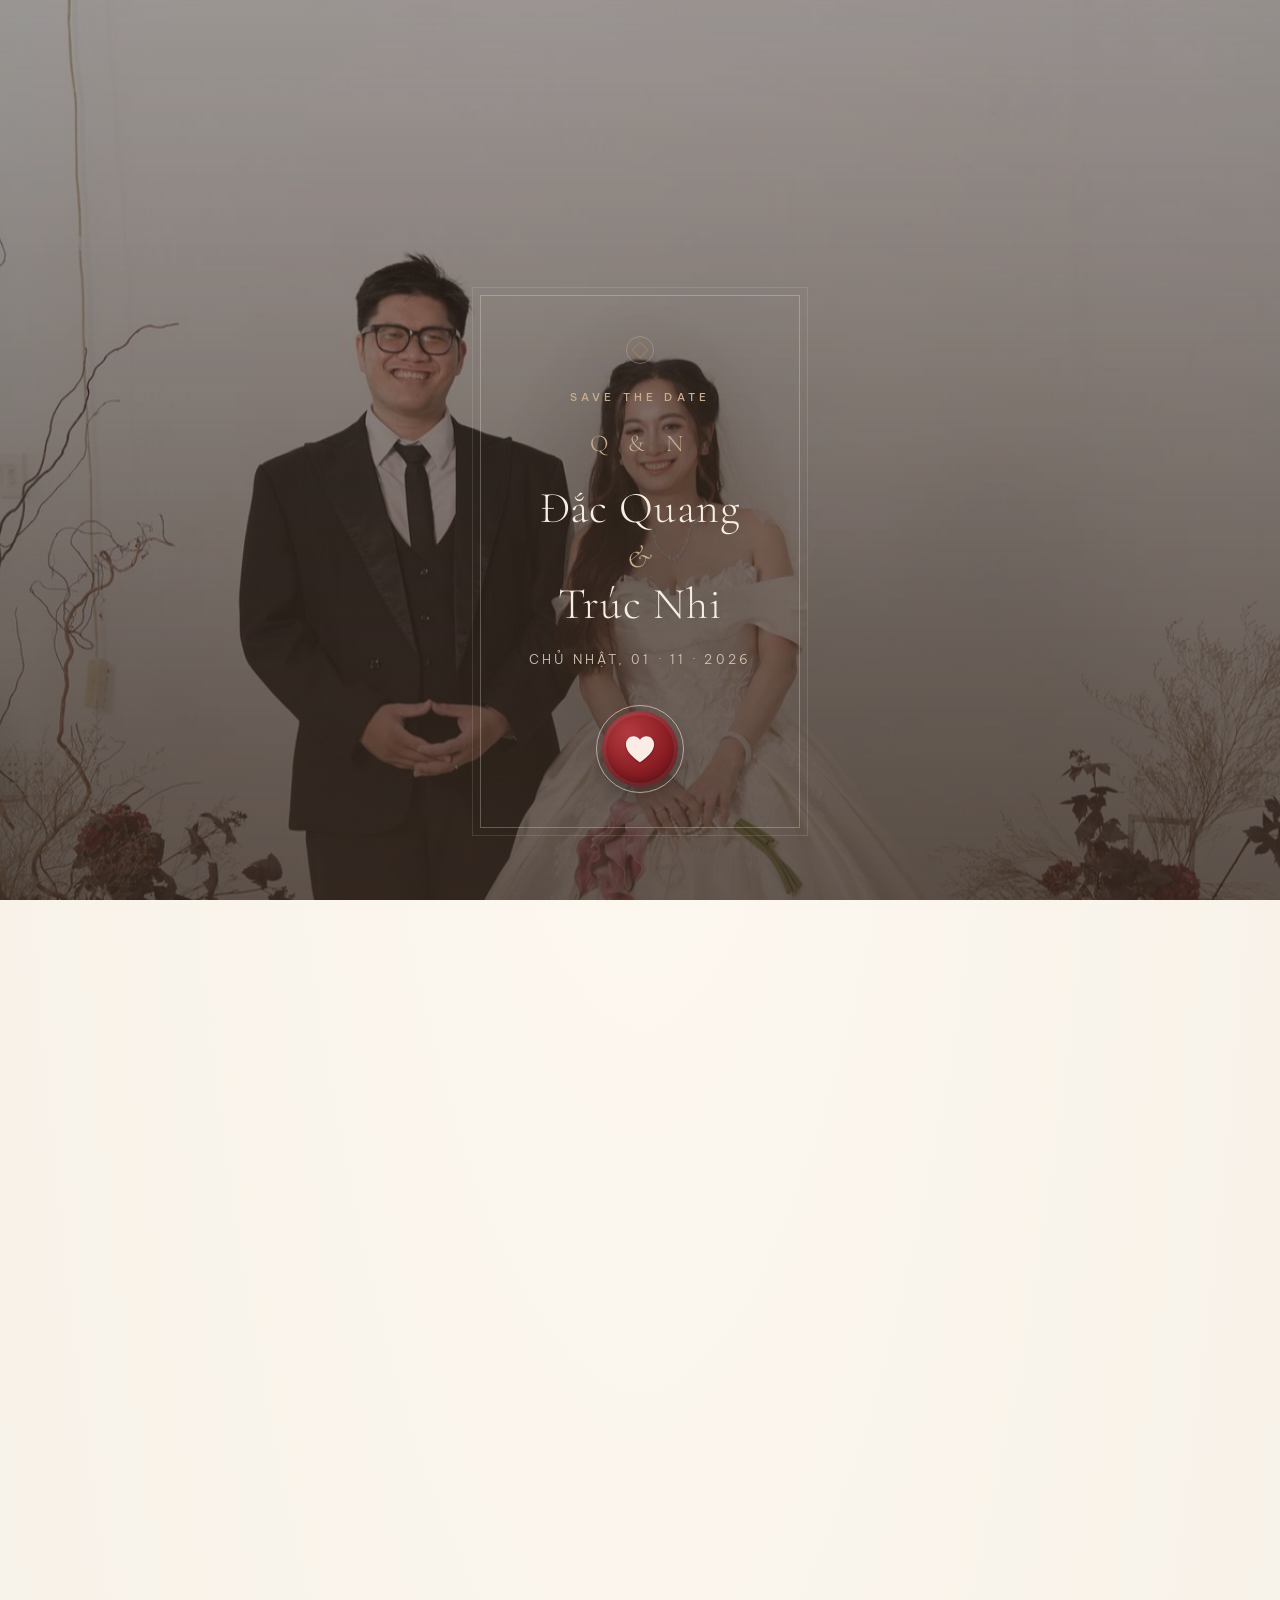
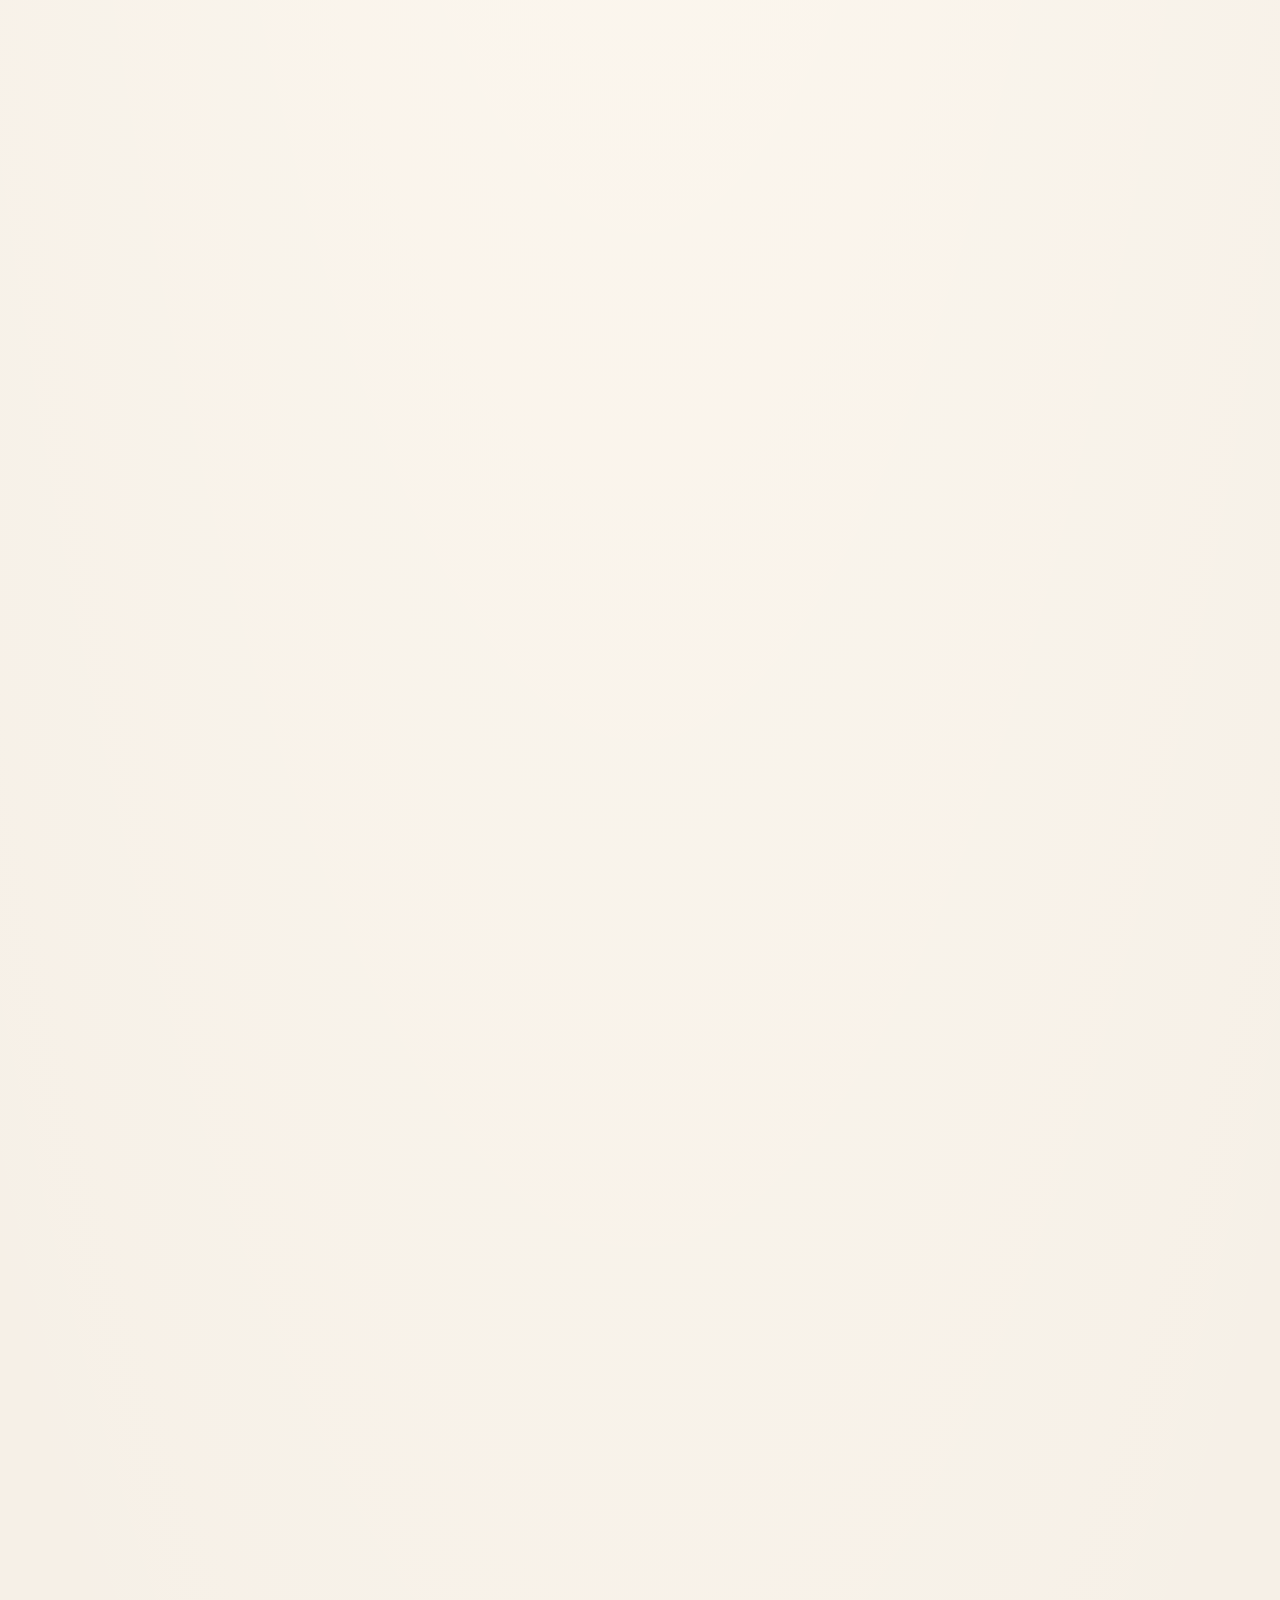
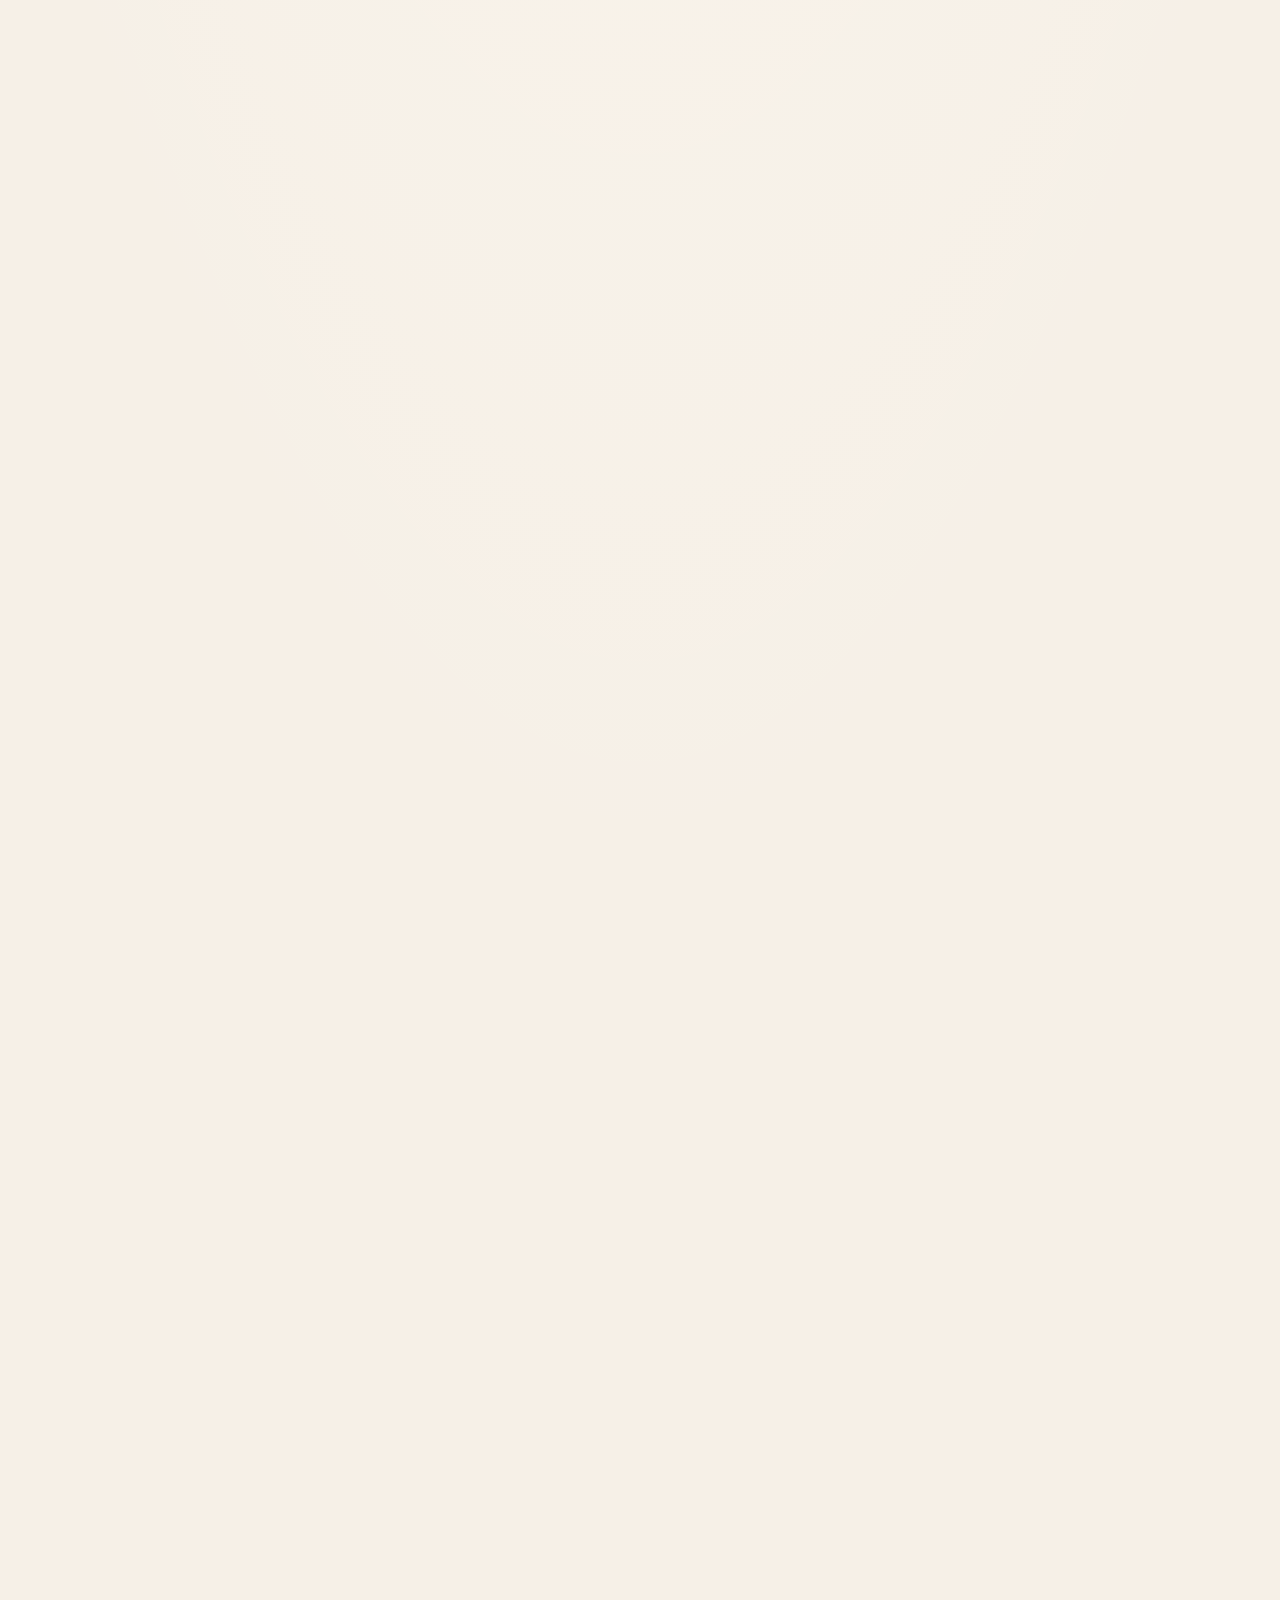
==== commit da2b2219: "feat: QR nha gai VietinBank, nut mo thiep dang con dau trai tim, gop chuong trinh thanh 1 the le cuo" ====
--- a/index.html
+++ b/index.html
@@ -41,7 +41,10 @@
       <span data-bind="couple.bride.shortName"></span>
     </h1>
     <p class="envelope__date" data-bind="hero.dateText"></p>
-    <button class="btn btn--gold" id="openCard" type="button">Mở thiệp</button>
+    <button class="seal" id="openCard" type="button" aria-label="Mở thiệp">
+      <span class="seal__ring" aria-hidden="true"></span>
+      <svg class="seal__icon" viewBox="0 0 32 29" aria-hidden="true"><path d="M16 28.5S1 19.6 1 9.3C1 4.6 4.7 1 9.2 1c2.8 0 5.3 1.4 6.8 3.6C17.5 2.4 20 1 22.8 1 27.3 1 31 4.6 31 9.3 31 19.6 16 28.5 16 28.5z"/></svg>
+    </button>
   </div>
 </div>
 
--- a/assets/css/tokens.css
+++ b/assets/css/tokens.css
@@ -22,6 +22,19 @@
   --c-gold:       #A07E5A;   /* be đồng — chữ nhấn, viền */
   --c-gold-soft:  #C8AE8E;   /* be sữa — đường kẻ mảnh */
   --c-gold-pale:  #E7DAC7;   /* be rất nhạt — nền badge */
+
+  /* ---- Chỉnh màu ảnh cho ăn tông be (áp cho MỌI ảnh trên thiệp) ----
+     sepia = độ ấm · saturate < 1 = dịu bớt màu gắt (đỏ chữ Hỷ, xanh cỏ).
+     Muốn ảnh giữ nguyên màu gốc: đổi thành  --photo-grade: none; */
+  --photo-grade: none;   /* ảnh đã được thợ chỉnh màu → giữ nguyên màu gốc */
+
+  /* ---- Lớp phủ nâu mocha trên ảnh nền (đếm ngược, lời kết, màn chào) ---- */
+  --scene-veil: linear-gradient(180deg, rgba(58,44,34,.62), rgba(58,44,34,.80));
+
+  /* ---- Đỏ rượu: chỉ dùng cho THÔNG TIN QUAN TRỌNG (giờ, ngày, nơi, hạn, số TK)
+     cùng màu đỏ với tên trên thiệp giấy in ---- */
+  --c-accent:      #8B1E24;
+  --c-accent-soft: #F3E1DC;
 
   /* ---- Đường kẻ ---- */
   --c-line:       #DDCFBC;
--- a/assets/css/styles.css
+++ b/assets/css/styles.css
@@ -654,6 +654,14 @@
   border: 1px solid var(--c-line);
   background: #fff;
 }
+.gift__qr--pending {
+  display: grid; place-items: center;
+  aspect-ratio: 1; background: var(--c-ivory-2);
+  border: 1px dashed var(--c-gold-soft);
+}
+.gift__qr--pending span {
+  font-size: var(--fs-small); letter-spacing: .12em; text-transform: uppercase; color: var(--c-gold);
+}
 .gift__owner { margin: 0; font-weight: 500; letter-spacing: .04em; }
 .gift__bank  { margin: .2rem 0 .6rem; font-size: var(--fs-small); color: var(--c-text-soft); }
 
@@ -811,3 +819,332 @@
   }
   .reveal > * { opacity: 1; transform: none; }
 }
+
+
+/* =====================================================================
+   LỚP HOÀ ẢNH — cho ảnh và nền be "ăn" vào nhau, không tách rời
+   (đặt cuối file để ghi đè kiểu cũ ở trên)
+   ===================================================================== */
+
+/* ---- Nền giấy: vân hạt mịn + quầng sáng ấm, thay cho nền phẳng ---- */
+body {
+  background:
+    radial-gradient(120% 60% at 50% 0%, rgba(255,250,242,.9), transparent 60%),
+    var(--c-ivory);
+}
+body::before {
+  content: "";
+  position: fixed; inset: 0; z-index: 0;
+  pointer-events: none;
+  opacity: .32;
+  mix-blend-mode: multiply;
+  background-image: url("data:image/svg+xml,%3Csvg xmlns='http://www.w3.org/2000/svg' width='160' height='160'%3E%3Cfilter id='n'%3E%3CfeTurbulence type='fractalNoise' baseFrequency='.85' numOctaves='2' stitchTiles='stitch'/%3E%3CfeColorMatrix values='0 0 0 0 .45  0 0 0 0 .36  0 0 0 0 .27  0 0 0 .22 0'/%3E%3C/filter%3E%3Crect width='100%25' height='100%25' filter='url(%23n)'/%3E%3C/svg%3E");
+}
+.card, .envelope, .music, .lightbox { position: relative; z-index: 1; }
+.envelope { position: fixed; z-index: 90; }
+.music    { position: fixed; z-index: 60; }
+.lightbox { position: fixed; z-index: 100; }
+
+/* Mục sáng để trong suốt một phần → vân giấy xuyên qua, các mục liền mạch */
+.section--ivory { background: transparent; }
+.section--tint  {
+  background: linear-gradient(180deg, rgba(237,227,212,0), rgba(237,227,212,.85) 14%, rgba(237,227,212,.85) 86%, rgba(237,227,212,0));
+}
+
+/* ---- Mọi ảnh cùng một tông màu ---- */
+.hero__bg, .photo img, .family__photo, .band__img, .has-scene::before { filter: var(--photo-grade); }
+
+/* ---- Màn mở đầu: mép dưới tan vào nền be thay vì cắt ngang ---- */
+.hero::after {
+  content: "";
+  position: absolute; left: 0; right: 0; bottom: -1px;
+  height: 12svh;
+  background: linear-gradient(180deg, transparent, rgba(246,240,231,.6) 55%, var(--c-ivory));
+  pointer-events: none;
+}
+.hero__cue { bottom: calc(10svh + .5rem); z-index: 2; }
+/* Chữ dời xuống nửa dưới để lộ mặt cô dâu chú rể; bỏ lớp làm nhoè ảnh */
+.hero { place-items: end center; padding-bottom: calc(10svh + 4.5rem); }
+.hero__content {
+  z-index: 2;
+  backdrop-filter: none;
+  padding-block: clamp(1.75rem, 6vw, 3rem);
+  border: 0; outline: 0;
+  background: radial-gradient(closest-side, rgba(52,39,30,.30), transparent);
+}
+/* Màn chào đã có "Save the date" + chữ lồng → màn đầu bớt đi cho thoáng, không đè lên người */
+.hero .eyebrow, .hero__monogram { display: none; }
+.hero__names { font-size: clamp(2.5rem, 11vw, 5rem); }
+.hero__veil {
+  background: linear-gradient(180deg, rgba(52,39,30,.30) 0%, rgba(52,39,30,.05) 30%, rgba(52,39,30,.10) 45%, rgba(52,39,30,.58) 72%, rgba(52,39,30,.45) 100%);
+}
+.hero__names { text-shadow: 0 2px 24px rgba(40,30,22,.35); }
+
+/* ---- Khối đậm có ảnh nền (đếm ngược, lời kết, màn "Mở thiệp") ---- */
+.has-scene { position: relative; isolation: isolate; overflow: hidden; }
+.has-scene::before {
+  content: "";
+  position: absolute; inset: -2px; z-index: -2;
+  background: var(--scene) center 30% / cover no-repeat;
+}
+.has-scene::after {
+  content: "";
+  position: absolute; inset: 0; z-index: -1;
+  background: var(--scene-veil);
+}
+.envelope.has-scene { position: fixed; }
+.envelope.has-scene::before { animation: heroDrift 24s var(--ease) forwards; transform: scale(1.08); }
+.envelope__inner { background: radial-gradient(closest-side, rgba(58,44,34,.30), transparent); }
+.envelope.has-scene::after { background: linear-gradient(180deg, rgba(58,44,34,.40), rgba(58,44,34,.62) 55%, rgba(58,44,34,.78)); }
+#countdown.has-scene { padding-block: clamp(5rem, 16vw, 9rem); }
+#countdown.has-scene::before { background-position: center 35%; }
+.footer.has-scene { padding-block: clamp(6rem, 20vw, 11rem) var(--sp-5); }
+
+/* ---- Dải ảnh tràn màn hình giữa các mục ---- */
+.band {
+  position: relative;
+  margin: 0;
+  height: clamp(26rem, 82svh, 46rem);
+  overflow: hidden;
+  display: grid; place-items: center;
+  /* mép trên/dưới mờ dần vào nền → ảnh như thấm vào giấy */
+  -webkit-mask-image: linear-gradient(180deg, transparent 0, #000 16%, #000 84%, transparent 100%);
+          mask-image: linear-gradient(180deg, transparent 0, #000 16%, #000 84%, transparent 100%);
+}
+.band__img {
+  position: absolute; inset: 0;
+  width: 100%; height: 100%;
+  object-fit: cover; object-position: center 30%;
+  transform: scale(1.18);
+  will-change: transform;
+}
+.band::after {
+  content: "";
+  position: absolute; inset: 0;
+  background:
+    radial-gradient(70% 55% at 50% 58%, rgba(58,44,34,.42), transparent 75%),
+    linear-gradient(180deg, rgba(58,44,34,.10), rgba(58,44,34,.28));
+}
+.band__text {
+  position: relative; z-index: 1;
+  display: grid; gap: .6rem; justify-items: center;
+  padding: 0 var(--gutter);
+  margin-top: 6%;
+  text-align: center;
+  color: #FBF6EE;
+  opacity: 0; transform: translateY(22px);
+  transition: opacity 1.1s var(--ease) .25s, transform 1.1s var(--ease) .25s;
+}
+.band.is-in .band__text { opacity: 1; transform: none; }
+.band__quote {
+  font-family: var(--f-display);
+  font-style: italic; font-weight: 300;
+  font-size: clamp(2rem, 7.5vw, 3.6rem);
+  line-height: 1.1;
+  text-shadow: 0 2px 30px rgba(30,22,16,.55);
+}
+.band__sub {
+  font-size: var(--fs-eyebrow);
+  letter-spacing: .34em;
+  text-transform: uppercase;
+  color: var(--c-gold-pale);
+  text-shadow: 0 1px 12px rgba(30,22,16,.6);
+}
+.band__sub::before, .band__sub::after {
+  content: ""; display: inline-block; vertical-align: middle;
+  width: 1.8rem; height: 1px; margin: 0 .8rem;
+  background: currentColor; opacity: .6;
+}
+
+/* ---- Cô dâu / chú rể: khung vòm thay cho ô tròn ---- */
+.family__photo {
+  width: clamp(10rem, 34vw, 13.5rem);
+  aspect-ratio: 3 / 4;
+  border-radius: 999px 999px 4px 4px;
+  padding: 0;
+  border: 0;
+  object-position: center 20%;
+  box-shadow: 0 0 0 6px var(--c-ivory), 0 0 0 7px var(--c-gold-soft), var(--shadow-lift);
+  margin-bottom: calc(var(--sp-3) + 8px);
+}
+.family { opacity: 0; transform: translateY(30px); transition: opacity 1s var(--ease), transform 1s var(--ease); }
+.family:nth-child(3) { transition-delay: .18s; }
+.family.is-in { opacity: 1; transform: none; }
+
+/* ---- Album: viền trắng như ảnh in + lộ dần từng tấm ---- */
+.photo {
+  padding: 5px;
+  background: #fff;
+  box-shadow: 0 1px 2px rgba(60,44,30,.08), 0 10px 26px rgba(60,44,30,.10);
+  opacity: 0; transform: translateY(26px) scale(.98);
+  transition: opacity .9s var(--ease), transform .9s var(--ease), box-shadow .4s var(--ease);
+}
+.photo.is-in { opacity: 1; transform: none; }
+.photo:hover { box-shadow: 0 2px 4px rgba(60,44,30,.10), 0 18px 40px rgba(60,44,30,.16); }
+.photo:hover img { filter: var(--photo-grade) brightness(1.05); }
+.photo::after { inset: 13px; }
+
+/* ---- Thẻ chương trình / mừng cưới: trắng ngà trong mờ, hợp nền giấy ---- */
+.event, .gift__card {
+  background: rgba(255,253,249,.82);
+  -webkit-backdrop-filter: blur(3px); backdrop-filter: blur(3px);
+}
+
+@media (prefers-reduced-motion: reduce) {
+  .band__img { transform: scale(1.05) !important; }
+  .band__text, .photo, .family { opacity: 1 !important; transform: none !important; }
+}
+@media print {
+  body::before, .band { display: none !important; }
+  .photo, .family { opacity: 1 !important; transform: none !important; }
+}
+/* Màn chào có ảnh: dời khung chữ xuống nửa dưới để lộ mặt hai người */
+.envelope.has-scene { place-items: end center; padding-bottom: max(8svh, 2.5rem); }
+.envelope.has-scene .envelope__inner { border-color: rgba(246,240,231,.28); outline-color: rgba(246,240,231,.12); padding-block: clamp(1.5rem, 6vw, 2.5rem); }
+
+
+/* =====================================================================
+   THÔNG TIN QUAN TRỌNG — tô đỏ rượu (giờ · ngày · nơi · hạn · số TK)
+   ===================================================================== */
+.event__time   { color: var(--c-accent); font-weight: 400; }
+.event__date   { color: var(--c-accent); font-weight: 500; }
+.event__venue  { color: var(--c-accent); }
+.event         { border-top-color: var(--c-accent); }
+.family__name  { color: var(--c-accent); }
+.hl            { color: var(--c-accent); font-weight: 600; }
+.gift__number  { color: var(--c-accent); font-weight: 500; border-color: rgba(139,30,36,.35); }
+.gift__number:hover { background: var(--c-accent-soft); border-color: var(--c-accent); }
+.guest-line strong { color: var(--c-accent); }
+/* Trên nền ảnh tối: đỏ đậm khó đọc → dùng đỏ hồng sáng hơn cho con số đếm ngược */
+.cd__num       { color: #F0C9C2; }
+
+/* Thẻ chương trình: tên lễ lên đầu · NGÀY là dòng lớn nhất · giờ nằm dưới */
+.event__name { order: 0; margin: 0 0 .35rem; font-size: clamp(1.5rem, 5vw, 1.9rem); }
+.event__side { margin: 0 0 var(--sp-3); }
+.event__date {
+  margin: 0;
+  font-family: var(--f-display);
+  font-size: clamp(1.7rem, 6.4vw, 2.3rem);
+  font-weight: 500;
+  line-height: 1.15;
+  letter-spacing: .02em;
+  text-transform: uppercase;
+}
+.event__time {
+  margin: .6rem 0 var(--sp-3);
+  font-family: var(--f-body);
+  font-size: var(--fs-body);
+  font-weight: 500;
+  letter-spacing: .04em;
+  line-height: 1.5;
+}
+.event__date { font-variant-numeric: lining-nums; }   /* số thẳng hàng, không lên xuống như chữ viết */
+
+
+/* =====================================================================
+   MÀN CHÀO — nút mở thiệp là con dấu sáp trái tim (không chữ)
+   ===================================================================== */
+.seal {
+  position: relative;
+  width: 76px; height: 76px;
+  margin: var(--sp-1) auto 0;
+  display: grid; place-items: center;
+  border: 0; border-radius: 50%;
+  background: radial-gradient(circle at 35% 30%, #B23A3F, var(--c-accent) 55%, #5E1216);
+  box-shadow: inset 0 0 0 4px rgba(255,255,255,.08), inset 0 -6px 12px rgba(0,0,0,.25), 0 10px 26px rgba(0,0,0,.35);
+  cursor: pointer;
+  animation: sealBeat 1.8s var(--ease) infinite;
+  transition: transform .3s var(--ease);
+}
+.seal:hover { animation-play-state: paused; transform: scale(1.08); }
+.seal:focus-visible { outline: 2px solid var(--c-gold-soft); outline-offset: 6px; }
+.seal__icon { width: 30px; height: 28px; fill: #FBEDE6; filter: drop-shadow(0 1px 1px rgba(0,0,0,.3)); }
+.seal__ring {
+  position: absolute; inset: -6px;
+  border-radius: 50%;
+  border: 1px solid rgba(240,201,194,.7);
+  animation: sealRing 1.8s var(--ease) infinite;
+}
+@keyframes sealBeat { 0%,100%{transform:scale(1)} 14%{transform:scale(1.09)} 28%{transform:scale(1)} 42%{transform:scale(1.06)} 56%{transform:scale(1)} }
+@keyframes sealRing { 0%{transform:scale(.9);opacity:.9} 100%{transform:scale(1.55);opacity:0} }
+
+
+/* =====================================================================
+   LỄ CƯỚI — tờ lịch + trái tim ngày cưới + bản đồ
+   ===================================================================== */
+.events { grid-template-columns: 1fr; max-width: 34rem; margin-inline: auto; }
+.event--cal .event__side { margin: 0 0 .4rem; }
+.event--cal .event__name { margin: 0 0 var(--sp-3); }
+
+.cal { margin: 0 auto var(--sp-3); width: min(100%, 21rem); }
+.cal__title {
+  margin: 0 0 .9rem;
+  font-family: var(--f-display);
+  font-size: 1.35rem;
+  letter-spacing: .08em;
+  text-transform: uppercase;
+  font-variant-numeric: lining-nums;
+  color: var(--c-text);
+}
+.cal__grid {
+  display: grid;
+  grid-template-columns: repeat(7, 1fr);
+  row-gap: .35rem;
+  font-variant-numeric: lining-nums tabular-nums;
+}
+.cal__dow {
+  padding: .45rem 0;
+  margin-bottom: .3rem;
+  background: var(--c-ink);
+  color: var(--c-text-on-dark);
+  font-size: .6875rem;
+  font-weight: 500;
+  letter-spacing: .08em;
+}
+.cal__dow:first-child { border-radius: 3px 0 0 3px; }
+.cal__dow:nth-child(7) { border-radius: 0 3px 3px 0; }
+.cal__day {
+  position: relative;
+  display: grid; place-items: center;
+  height: 2.2rem;
+  font-size: .9375rem;
+  color: var(--c-text-soft);
+}
+.cal__day--wed svg {
+  position: absolute;
+  width: 2.5rem; height: 2.3rem;
+  fill: var(--c-accent);
+  filter: drop-shadow(0 3px 6px rgba(139,30,36,.35));
+  animation: heartBeat 1.4s var(--ease) infinite;
+}
+.cal__day--wed b { position: relative; color: #fff; font-weight: 600; }
+.cal__day--wed::before {
+  content: ""; position: absolute;
+  width: 2.6rem; height: 2.6rem; border-radius: 50%;
+  border: 1px solid var(--c-accent);
+  animation: sealRing 1.4s var(--ease) infinite;
+}
+@keyframes heartBeat { 0%,100%{transform:scale(1)} 15%{transform:scale(1.18)} 30%{transform:scale(1)} 45%{transform:scale(1.1)} 60%{transform:scale(1)} }
+
+.event__lunar {
+  margin: -.9rem 0 var(--sp-3);
+  font-family: var(--f-display);
+  font-style: italic;
+  color: var(--c-text-soft);
+}
+.event__embed {
+  position: relative;
+  margin: 0 calc(-1 * clamp(1.25rem, 4vw, 1.75rem)) var(--sp-3);
+  aspect-ratio: 4 / 3;
+  border-top: 1px solid var(--c-line);
+  border-bottom: 1px solid var(--c-line);
+  background: var(--c-ivory-2);
+}
+.event__embed iframe { position: absolute; inset: 0; width: 100%; height: 100%; border: 0; }
+@media (prefers-reduced-motion: reduce) {
+  .seal, .seal__ring, .cal__day--wed svg, .cal__day--wed::before { animation: none !important; }
+}
+
+.event__route { display: block; margin: 0 0 var(--sp-3); text-decoration: none; }
+.event__route img { width: 100%; border: 1px solid var(--c-line); box-shadow: var(--shadow-soft); }
+.event__route span { display: block; margin-top: .5rem; font-size: var(--fs-eyebrow); letter-spacing: .2em; text-transform: uppercase; color: var(--c-gold); }
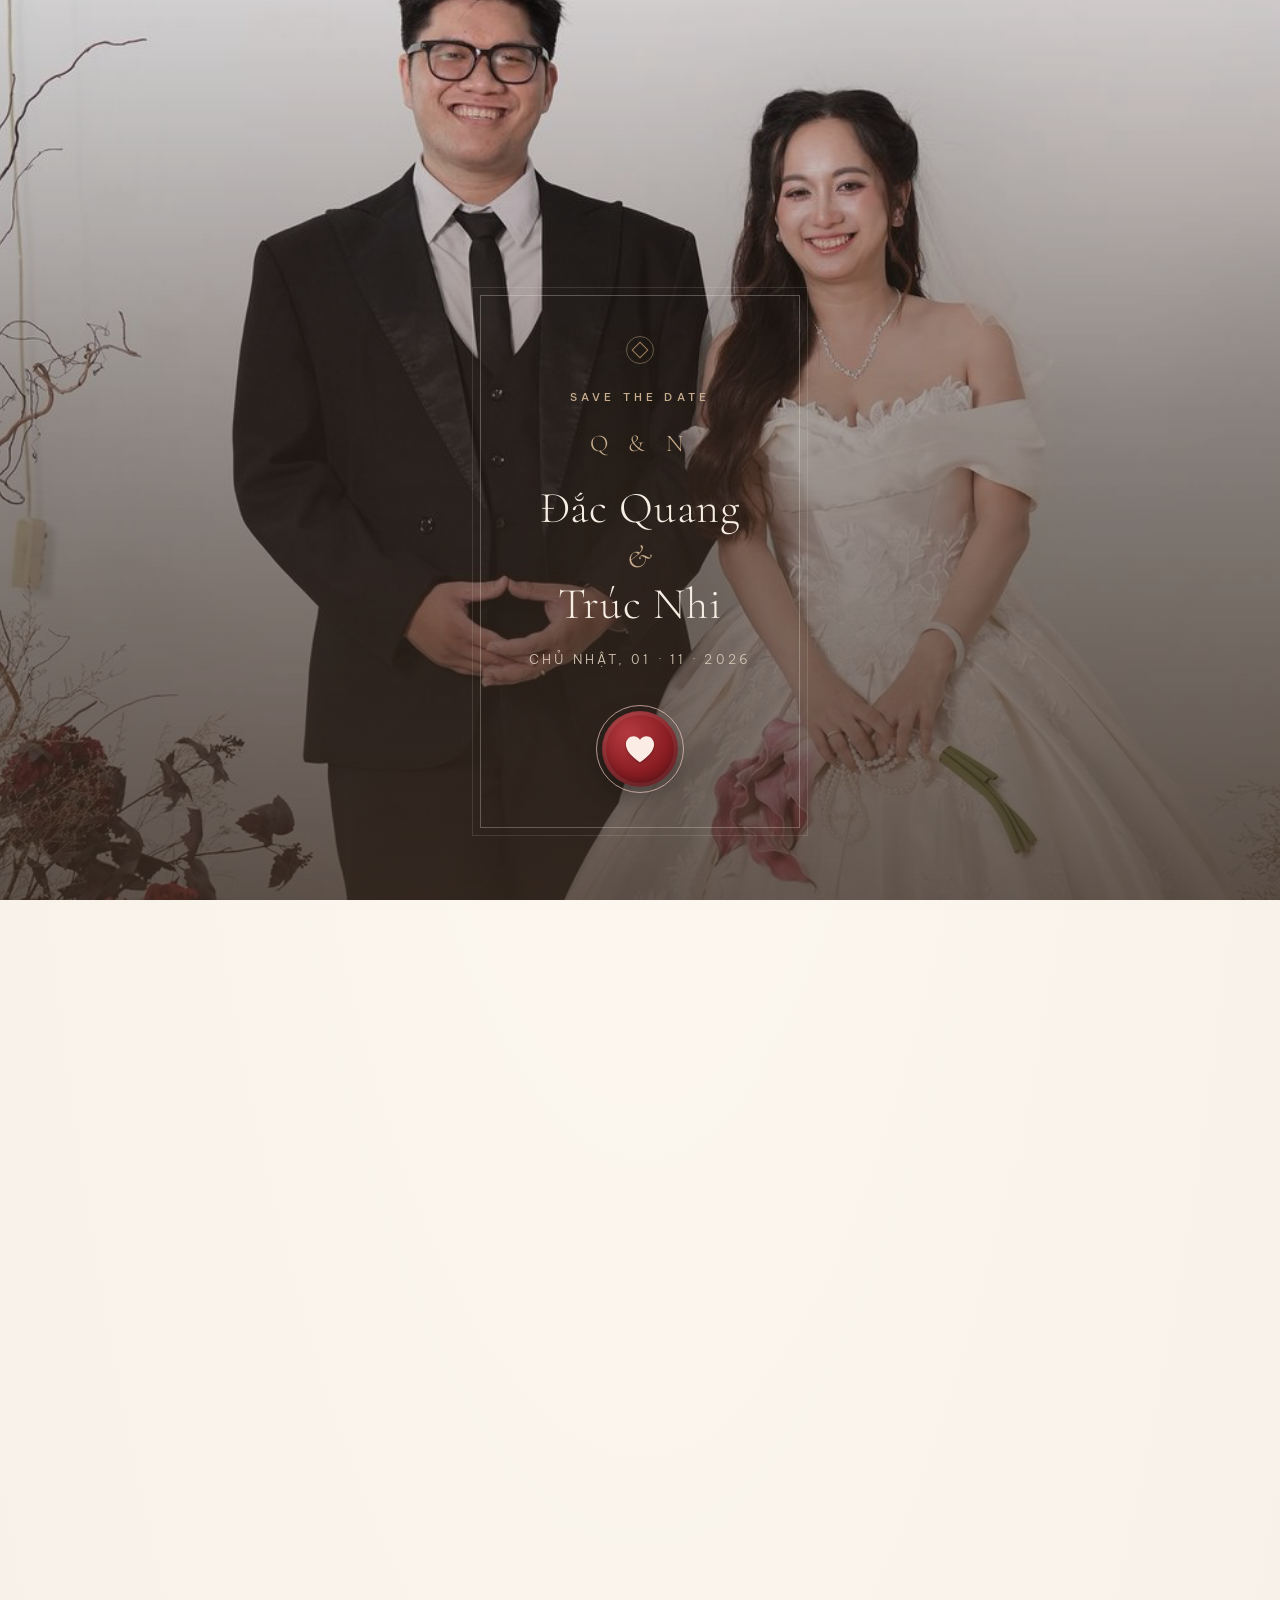
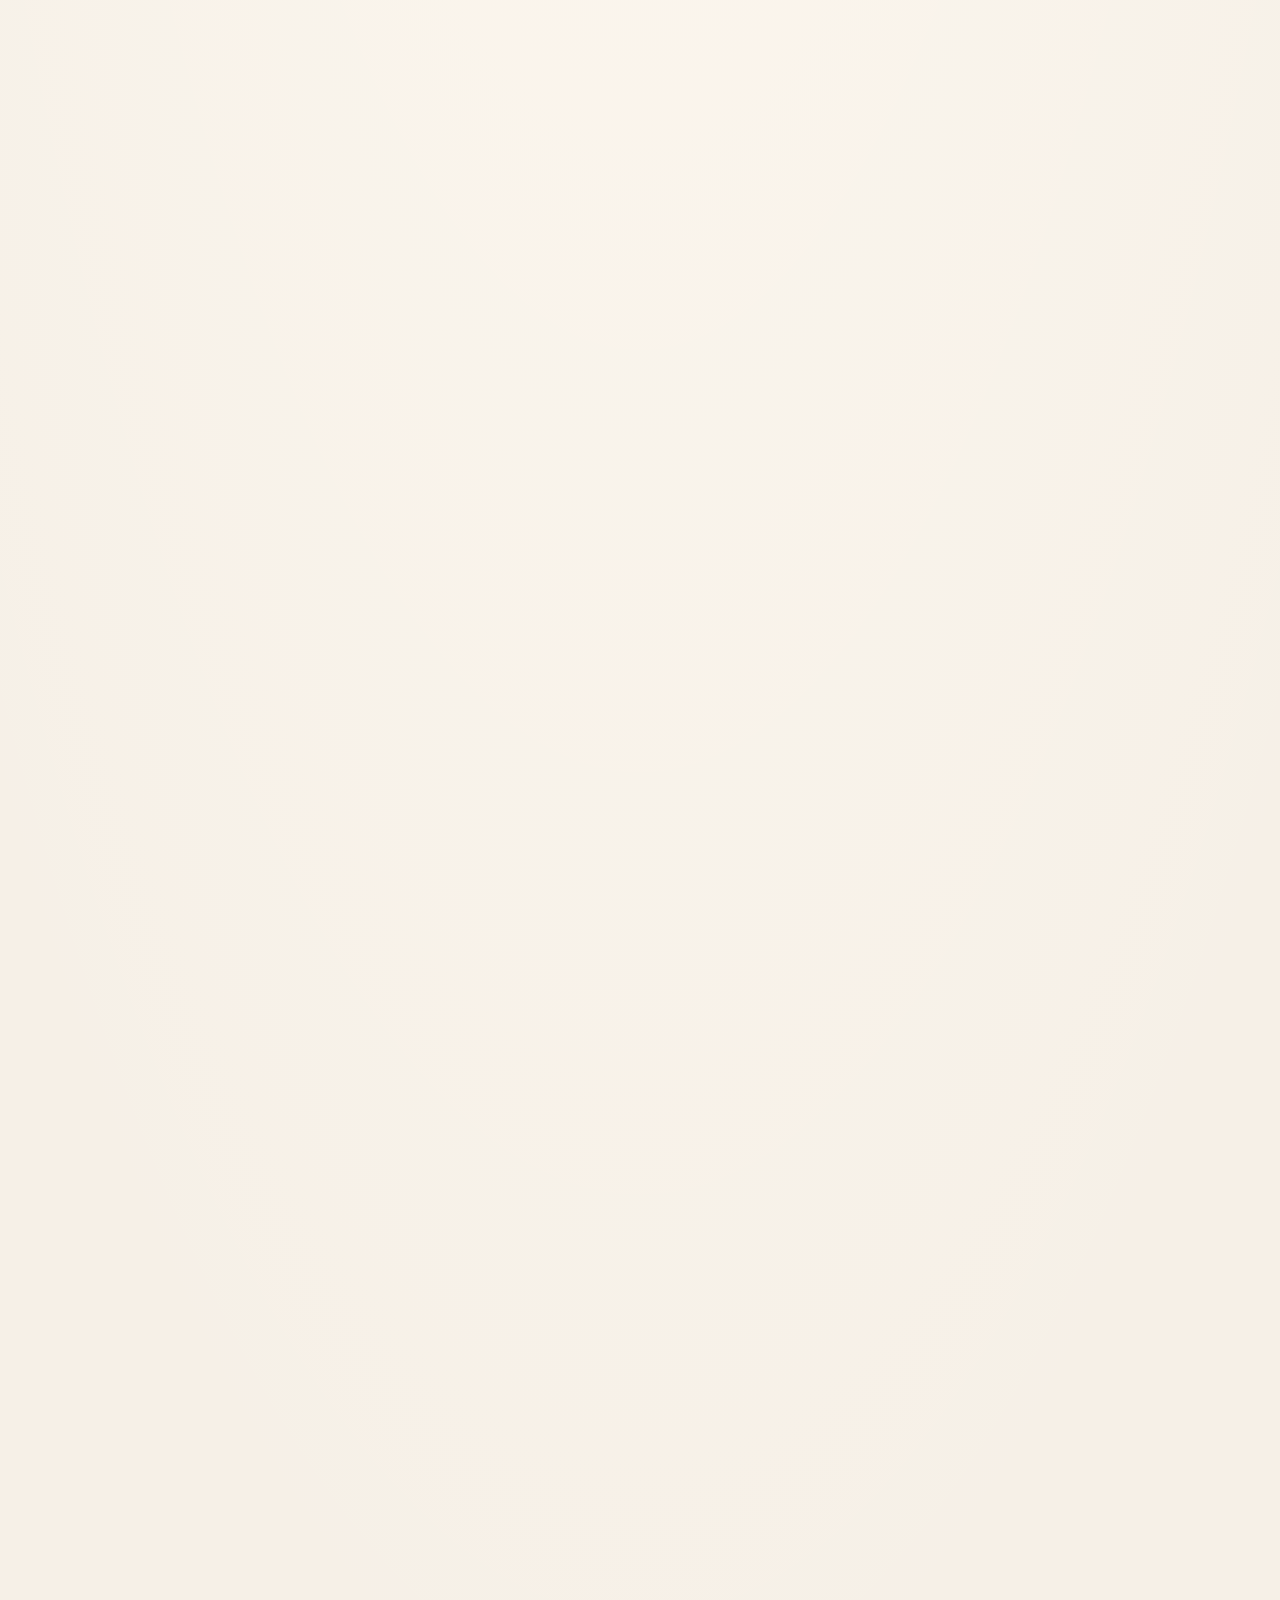
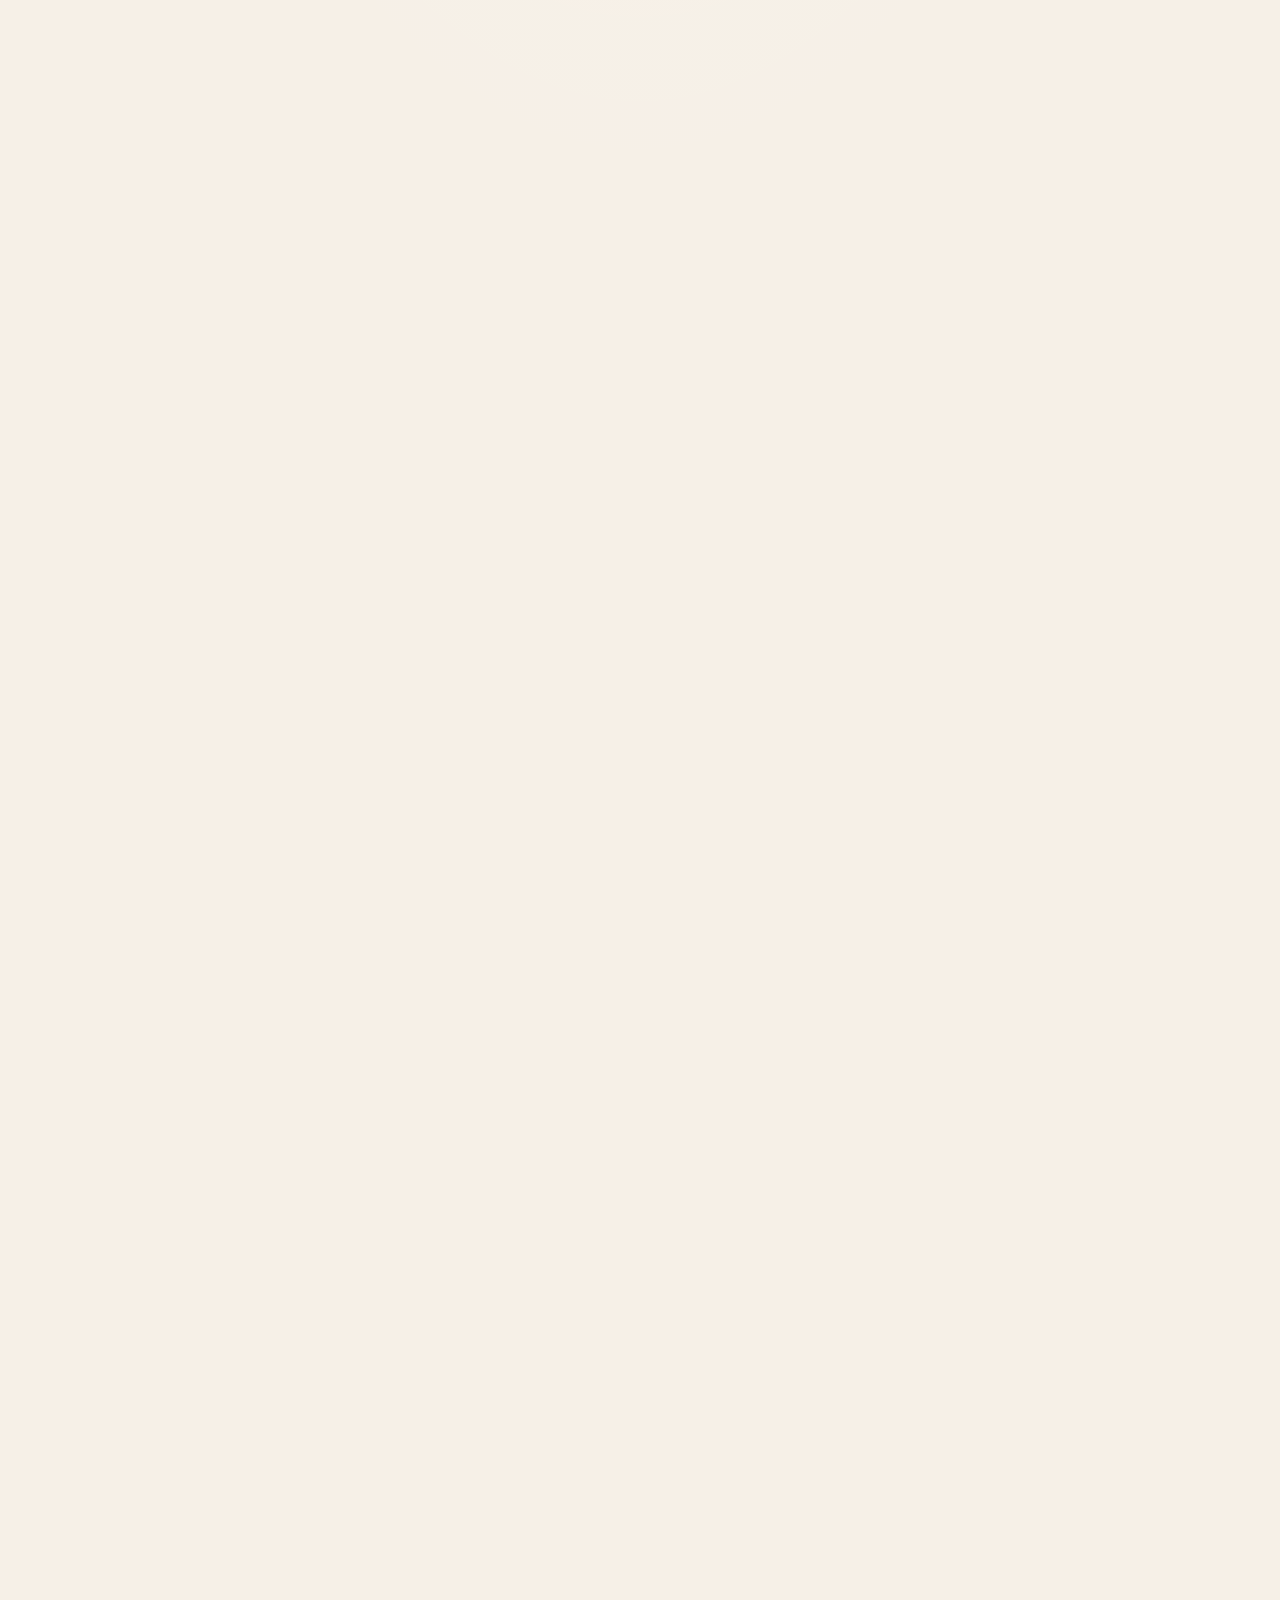
==== commit 1c03e954: "fix(share): ghi san tieu de + anh xem truoc trong index.html de link Zalo/Facebook hien anh Bot Zalo" ====
--- a/index.html
+++ b/index.html
@@ -5,14 +5,20 @@
 <meta name="viewport" content="width=device-width, initial-scale=1, viewport-fit=cover">
 <meta name="theme-color" content="#4E3D31">
 
-<!-- Tiêu đề & ảnh chia sẻ được app.js ghi đè theo CONFIG.site -->
-<title>Thiệp mời lễ thành hôn</title>
-<meta name="description" content="Thiệp mời lễ thành hôn">
+<!-- Tiêu đề + ảnh xem trước khi dán link vào Zalo / Facebook / Messenger.
+     Bot của Zalo/Facebook KHÔNG chạy JavaScript nên phải ghi sẵn ở đây, đừng để trống.
+     Đổi site.title / site.description / site.shareImage trong config.js thì sửa LUÔN ở đây.
+     Cố ý KHÔNG khai og:url: khai link trần thì Facebook có thể cắt mất đuôi ?ten=... của link mời riêng. -->
+<title>Đắc Quang &amp; Trúc Nhi — Thiệp mời lễ thành hôn</title>
+<meta name="description" content="Trân trọng kính mời quý vị đến dự lễ thành hôn của chúng tôi.">
 <meta property="og:type" content="website">
-<meta property="og:title" content="Thiệp mời lễ thành hôn">
-<meta property="og:description" content="Thiệp mời lễ thành hôn">
-<meta property="og:image" content="">
-<meta property="og:url" content="">
+<meta property="og:locale" content="vi_VN">
+<meta property="og:title" content="Đắc Quang &amp; Trúc Nhi — Thiệp mời lễ thành hôn">
+<meta property="og:description" content="Trân trọng kính mời quý vị đến dự lễ thành hôn của chúng tôi.">
+<meta property="og:image" content="https://quang-rh.github.io/quang-nhi/images/share-cover.jpg">
+<meta property="og:image:width" content="1200">
+<meta property="og:image:height" content="630">
+<meta property="og:image:alt" content="Đắc Quang và Trúc Nhi">
 <meta name="twitter:card" content="summary_large_image">
 
 <link rel="icon" href="images/favicon.png">
--- a/assets/css/styles.css
+++ b/assets/css/styles.css
@@ -1148,3 +1148,83 @@
 .event__route { display: block; margin: 0 0 var(--sp-3); text-decoration: none; }
 .event__route img { width: 100%; border: 1px solid var(--c-line); box-shadow: var(--shadow-soft); }
 .event__route span { display: block; margin-top: .5rem; font-size: var(--fs-eyebrow); letter-spacing: .2em; text-transform: uppercase; color: var(--c-gold); }
+/* Mép trên ảnh màn đầu/màn chào: KHÔNG phủ tối (trước đây trông như tấm rèm rủ xuống) */
+.hero__veil { background: linear-gradient(180deg, rgba(52,39,30,0) 0%, rgba(52,39,30,0) 42%, rgba(52,39,30,.55) 72%, rgba(52,39,30,.42) 100%); }
+.envelope.has-scene::after { background: linear-gradient(180deg, rgba(58,44,34,.10) 0%, rgba(58,44,34,.45) 45%, rgba(58,44,34,.78) 100%); }
+
+
+/* =====================================================================
+   GỌN CHỮ — chỉ 2 vai, mỗi vai 1 kiểu (tránh rối mắt)
+   • Cormorant Garamond: CHỈ cho tên + tiêu đề mục + câu trên dải ảnh.
+     KHÔNG viết hoa (font này đặt dấu chữ HOA tiếng Việt lệch: "CHỦ" thành "CHỬ").
+   • Be Vietnam Pro: mọi thứ còn lại — ngày, giờ, số, địa chỉ, nút, nhãn.
+   ===================================================================== */
+.event__date, .event__time, .cal__title, .cal__day, .cd__num, .hero__date, .footer__date {
+  font-family: var(--f-body);
+}
+.event__date {
+  font-size: clamp(1.15rem, 4.4vw, 1.45rem);
+  font-weight: 600;
+  letter-spacing: .06em;
+  text-transform: uppercase;
+  line-height: 1.4;
+}
+.event__time { font-weight: 400; color: var(--c-text); letter-spacing: .02em; }
+.cal__title  { font-size: .8125rem; font-weight: 600; letter-spacing: .3em; color: var(--c-text); }
+.cd__num     { font-weight: 300; font-size: clamp(1.9rem, 7.5vw, 2.9rem); letter-spacing: -.01em; }
+
+/* Bớt chữ nghiêng: chỉ giữ nghiêng ở câu trên dải ảnh */
+.lead, .event__lunar, .family__address, .hero__lunar, .countdown__done {
+  font-family: var(--f-body);
+  font-style: normal;
+}
+.lead { font-size: var(--fs-body); font-weight: 300; line-height: 1.9; }
+.event__lunar, .hero__lunar { font-size: var(--fs-small); }
+
+/* =====================================================================
+   MÀN ĐẦU — tên đỏ rượu trên nền sáng (thay chữ kem trên ảnh sáng bị chìm)
+   ===================================================================== */
+.hero { color: var(--c-text); }
+.hero__veil {
+  background: linear-gradient(180deg,
+    rgba(246,240,231,0) 0%, rgba(246,240,231,0) 40%,
+    rgba(246,240,231,.78) 62%, rgba(246,240,231,.94) 80%, var(--c-ivory) 100%);
+}
+.hero::after { display: none; }
+.hero__content { background: none; }
+.hero__names {
+  color: var(--c-accent);
+  font-weight: 500;
+  text-shadow: 0 1px 0 rgba(255,255,255,.6), 0 0 22px rgba(255,255,255,.75);
+}
+.hero__amp  { color: var(--c-gold); }
+.hero__date { color: var(--c-text); font-weight: 600; }
+.hero__lunar, .hero__cue { color: var(--c-text-soft); }
+.rule--light::before, .rule--light::after { background: linear-gradient(90deg, transparent, var(--c-gold-soft)); }
+.rule--light span { border-color: var(--c-gold); }
+.hero__cue i { background: linear-gradient(180deg, var(--c-gold), transparent); }
+.hero { padding-bottom: calc(6svh + 2.5rem); }
+.hero__veil {
+  background: linear-gradient(180deg,
+    rgba(246,240,231,0) 0%, rgba(246,240,231,0) 34%,
+    rgba(246,240,231,.86) 54%, rgba(246,240,231,.97) 70%, var(--c-ivory) 100%);
+}
+.hero__cue { bottom: 1.25rem; }
+
+/* Nút lưu mã QR về máy */
+.gift__save {
+  display: inline-flex; align-items: center; gap: .45rem;
+  margin-top: .75rem;
+  padding: .55em 1.2em;
+  border: 1px solid var(--c-gold-soft);
+  border-radius: 999px;
+  background: transparent;
+  color: var(--c-gold);
+  font-size: var(--fs-small);
+  font-weight: 500;
+  letter-spacing: .04em;
+  transition: background .3s var(--ease), color .3s var(--ease), border-color .3s var(--ease);
+}
+.gift__save:hover { background: var(--c-gold); border-color: var(--c-gold); color: #fff; }
+.gift__save svg { width: 16px; height: 16px; fill: none; stroke: currentColor; stroke-width: 1.8; stroke-linecap: round; stroke-linejoin: round; }
+.gift__card { display: flex; flex-direction: column; align-items: center; }
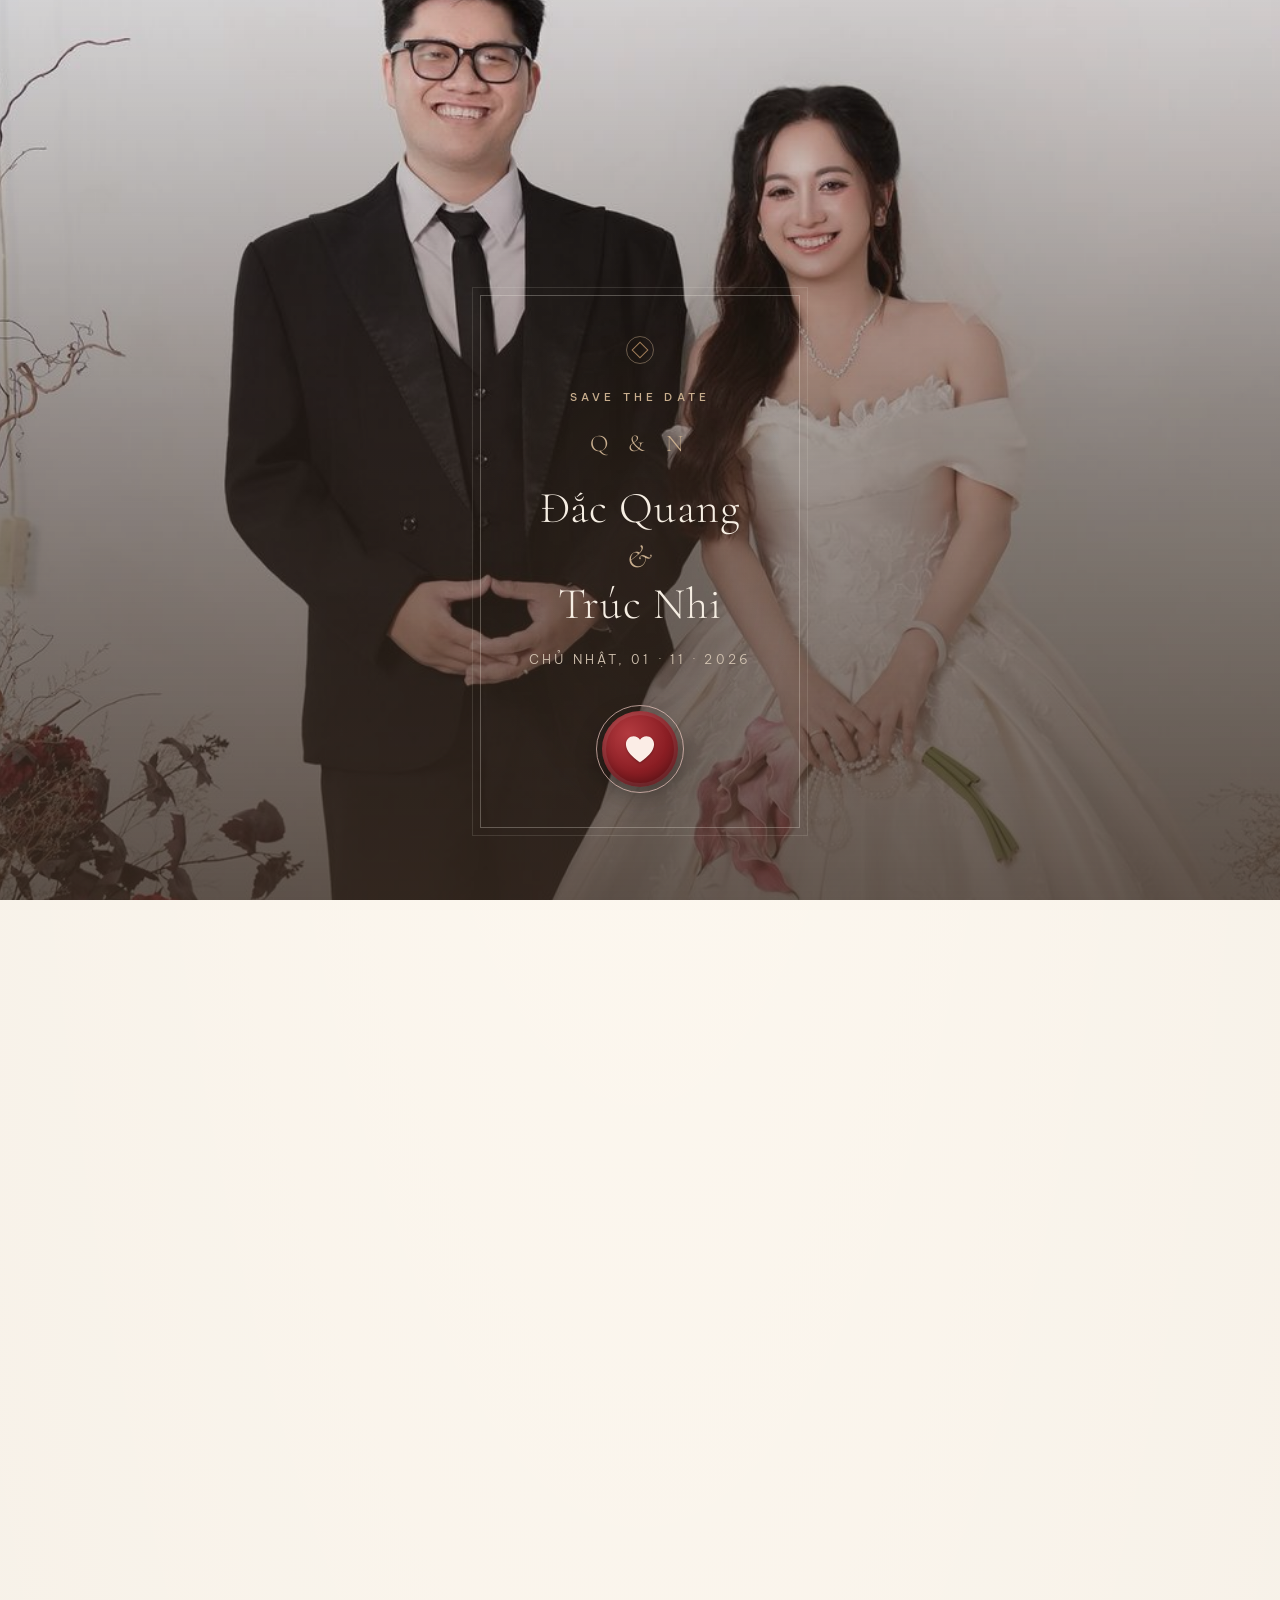
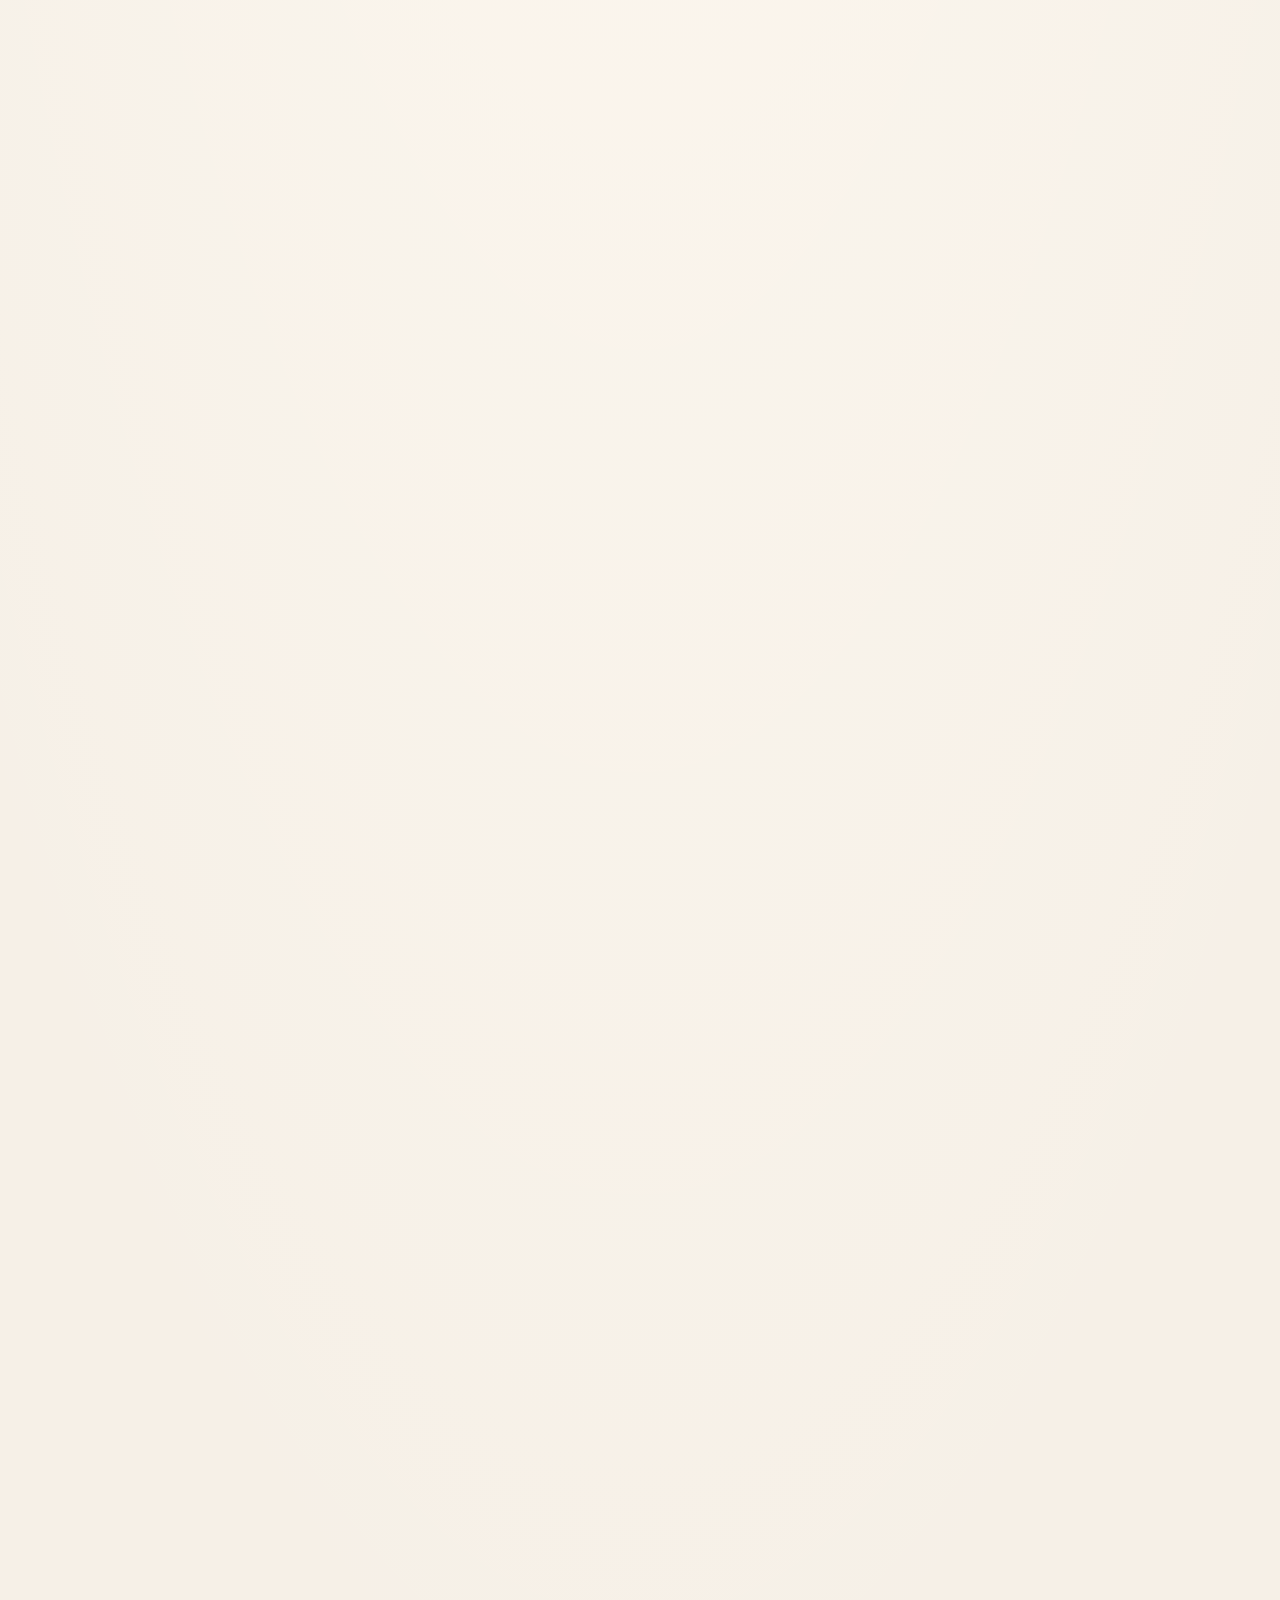
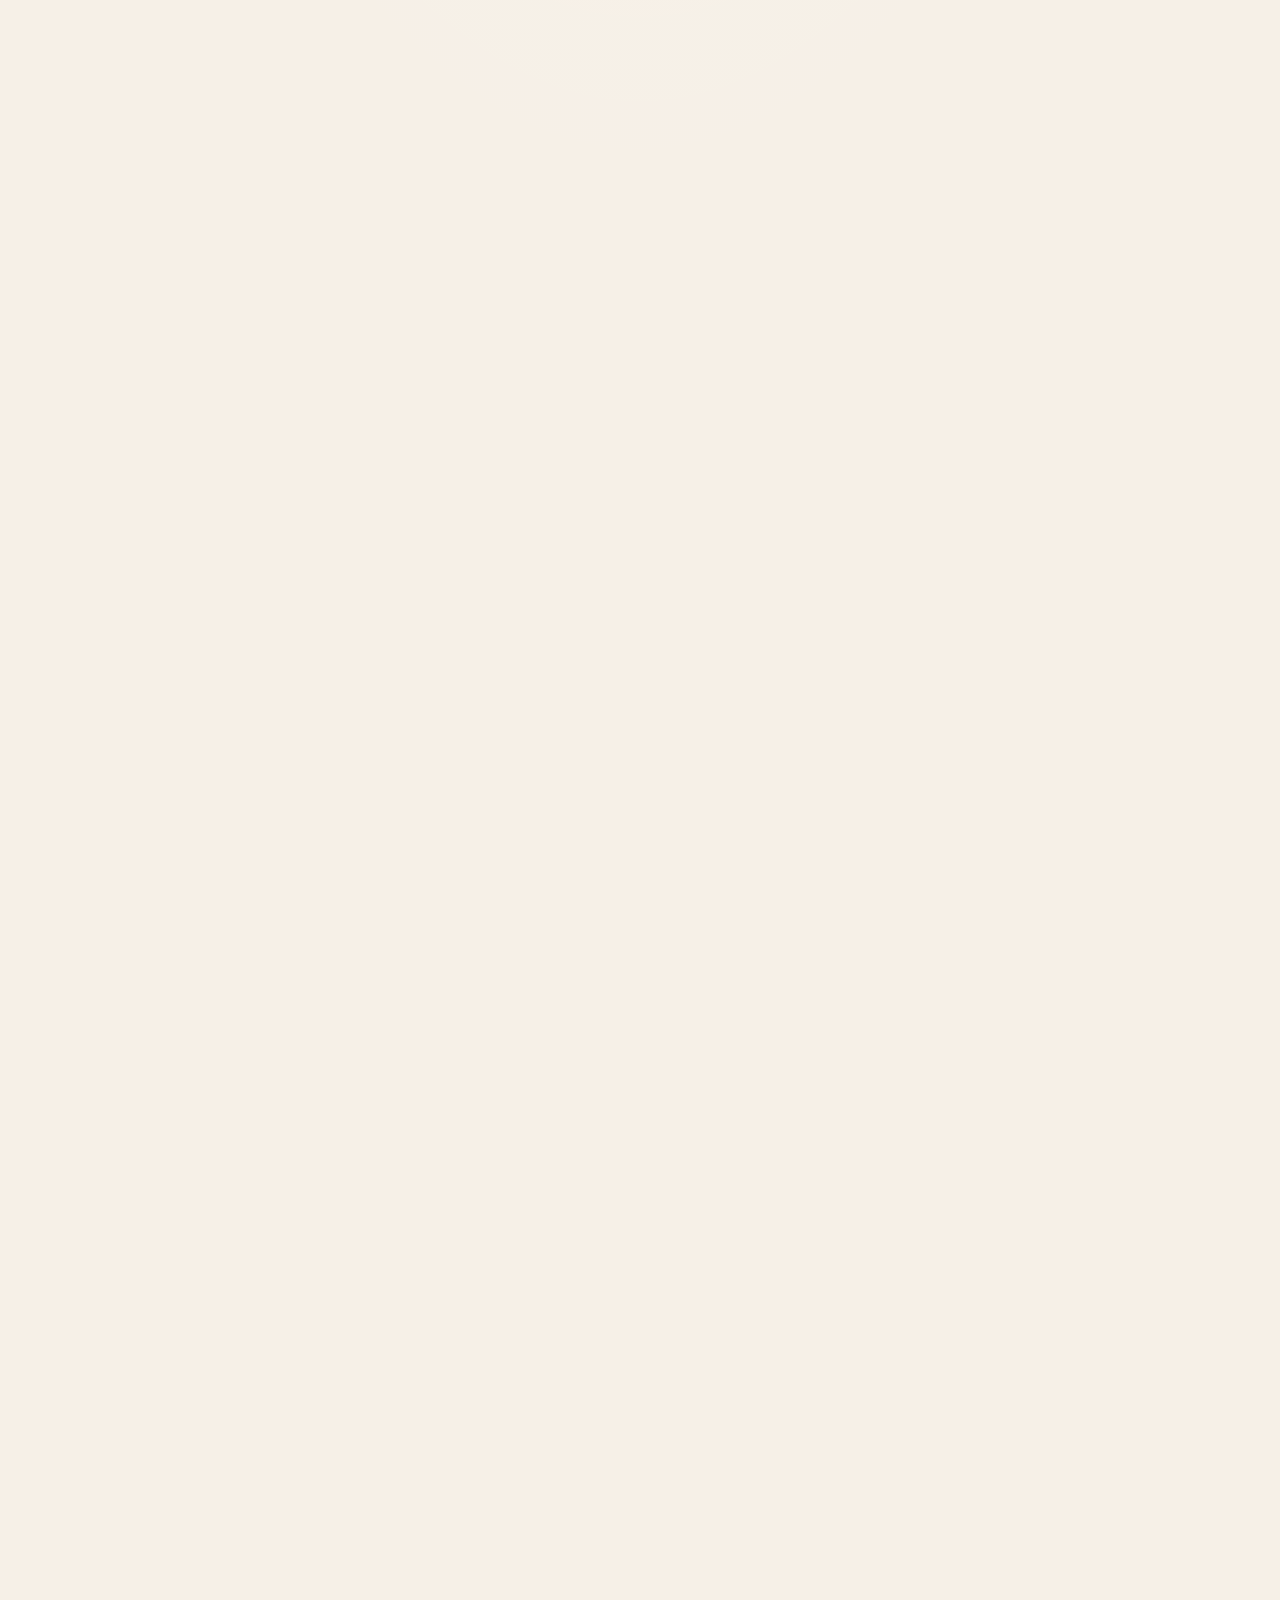
==== commit 2ae4fb33: "feat(images): thay 20 anh bang ban studio da chinh sua - Studio chinh da/mat, lam sach nen (bo gian " ====
--- a/index.html
+++ b/index.html
@@ -15,13 +15,18 @@
 <meta property="og:locale" content="vi_VN">
 <meta property="og:title" content="Đắc Quang &amp; Trúc Nhi — Thiệp mời lễ thành hôn">
 <meta property="og:description" content="Trân trọng kính mời quý vị đến dự lễ thành hôn của chúng tôi.">
-<meta property="og:image" content="https://quang-rh.github.io/quang-nhi/images/share-cover.jpg">
+<meta property="og:image" content="https://quang-rh.github.io/quang-nhi/images/share-cover-2.jpg">
 <meta property="og:image:width" content="1200">
 <meta property="og:image:height" content="630">
 <meta property="og:image:alt" content="Đắc Quang và Trúc Nhi">
 <meta name="twitter:card" content="summary_large_image">
 
-<link rel="icon" href="images/favicon.png">
+<link rel="icon" type="image/png" href="images/favicon.png">
+<link rel="apple-touch-icon" href="images/apple-touch-icon.png">
+
+<!-- Tải ảnh màn đầu NGAY khi mở link, song song với chữ và CSS, khỏi chờ JS chạy xong.
+     Đổi hero.background / scenery.envelope trong config.js thì sửa luôn đường dẫn này. -->
+<link rel="preload" as="image" href="images/hero-4.jpg" fetchpriority="high">
 
 <!-- Font: Cormorant Garamond (chữ trang trí) + Be Vietnam Pro (chữ đọc)
      Cả hai đều có bộ ký tự tiếng Việt đầy đủ. -->
--- a/assets/css/styles.css
+++ b/assets/css/styles.css
@@ -1228,3 +1228,38 @@
 .gift__save:hover { background: var(--c-gold); border-color: var(--c-gold); color: #fff; }
 .gift__save svg { width: 16px; height: 16px; fill: none; stroke: currentColor; stroke-width: 1.8; stroke-linecap: round; stroke-linejoin: round; }
 .gift__card { display: flex; flex-direction: column; align-items: center; }
+
+/* =====================================================================
+   ĐIỆN THOẠI — xem ảnh lớn tràn hết bề ngang, nút ‹ › × nổi trên ảnh
+   Trước đây 2 nút ‹ › chiếm 2 cột riêng nên ảnh chỉ còn ~60% bề ngang màn hình.
+   Máy tính / iPad (rộng hơn 40rem) giữ nguyên kiểu cũ.
+   ===================================================================== */
+@media (max-width: 40rem) {
+  .lightbox { grid-template-columns: 1fr; padding-inline: 0; }
+  .lightbox__img { grid-column: 1; box-shadow: none; }
+  .lightbox__nav,
+  .lightbox__close {
+    position: absolute; z-index: 1;
+    width: 2.75rem; height: 2.75rem;
+    display: grid; place-items: center;
+    padding: 0;
+    border-radius: 50%;
+    background: rgba(40,30,23,.55);
+  }
+  .lightbox__nav { top: calc(50% - 1.375rem); font-size: 2rem; padding-bottom: .12em; }
+  .lightbox__nav--prev { left: .5rem; }
+  .lightbox__nav--next { right: .5rem; }
+  .lightbox__close { font-size: 1.75rem; }
+}
+
+/* iPhone có vạch Home / tai thỏ: đẩy nút nổi ra khỏi vùng đó.
+   Máy không có vạch Home thì env() = 0 → vị trí y hệt như cũ. */
+.music {
+  right:  max(clamp(1rem, 4vw, 1.75rem), calc(env(safe-area-inset-right, 0px) + .75rem));
+  bottom: max(clamp(1rem, 4vw, 1.75rem), calc(env(safe-area-inset-bottom, 0px) + .75rem));
+}
+.lightbox__close {
+  top:   max(clamp(.5rem, 3vw, 1.25rem), calc(env(safe-area-inset-top, 0px) + .5rem));
+  right: max(clamp(.5rem, 3vw, 1.25rem), calc(env(safe-area-inset-right, 0px) + .5rem));
+}
+.lightbox__count { bottom: max(clamp(.75rem, 3vw, 1.5rem), calc(env(safe-area-inset-bottom, 0px) + .5rem)); }
